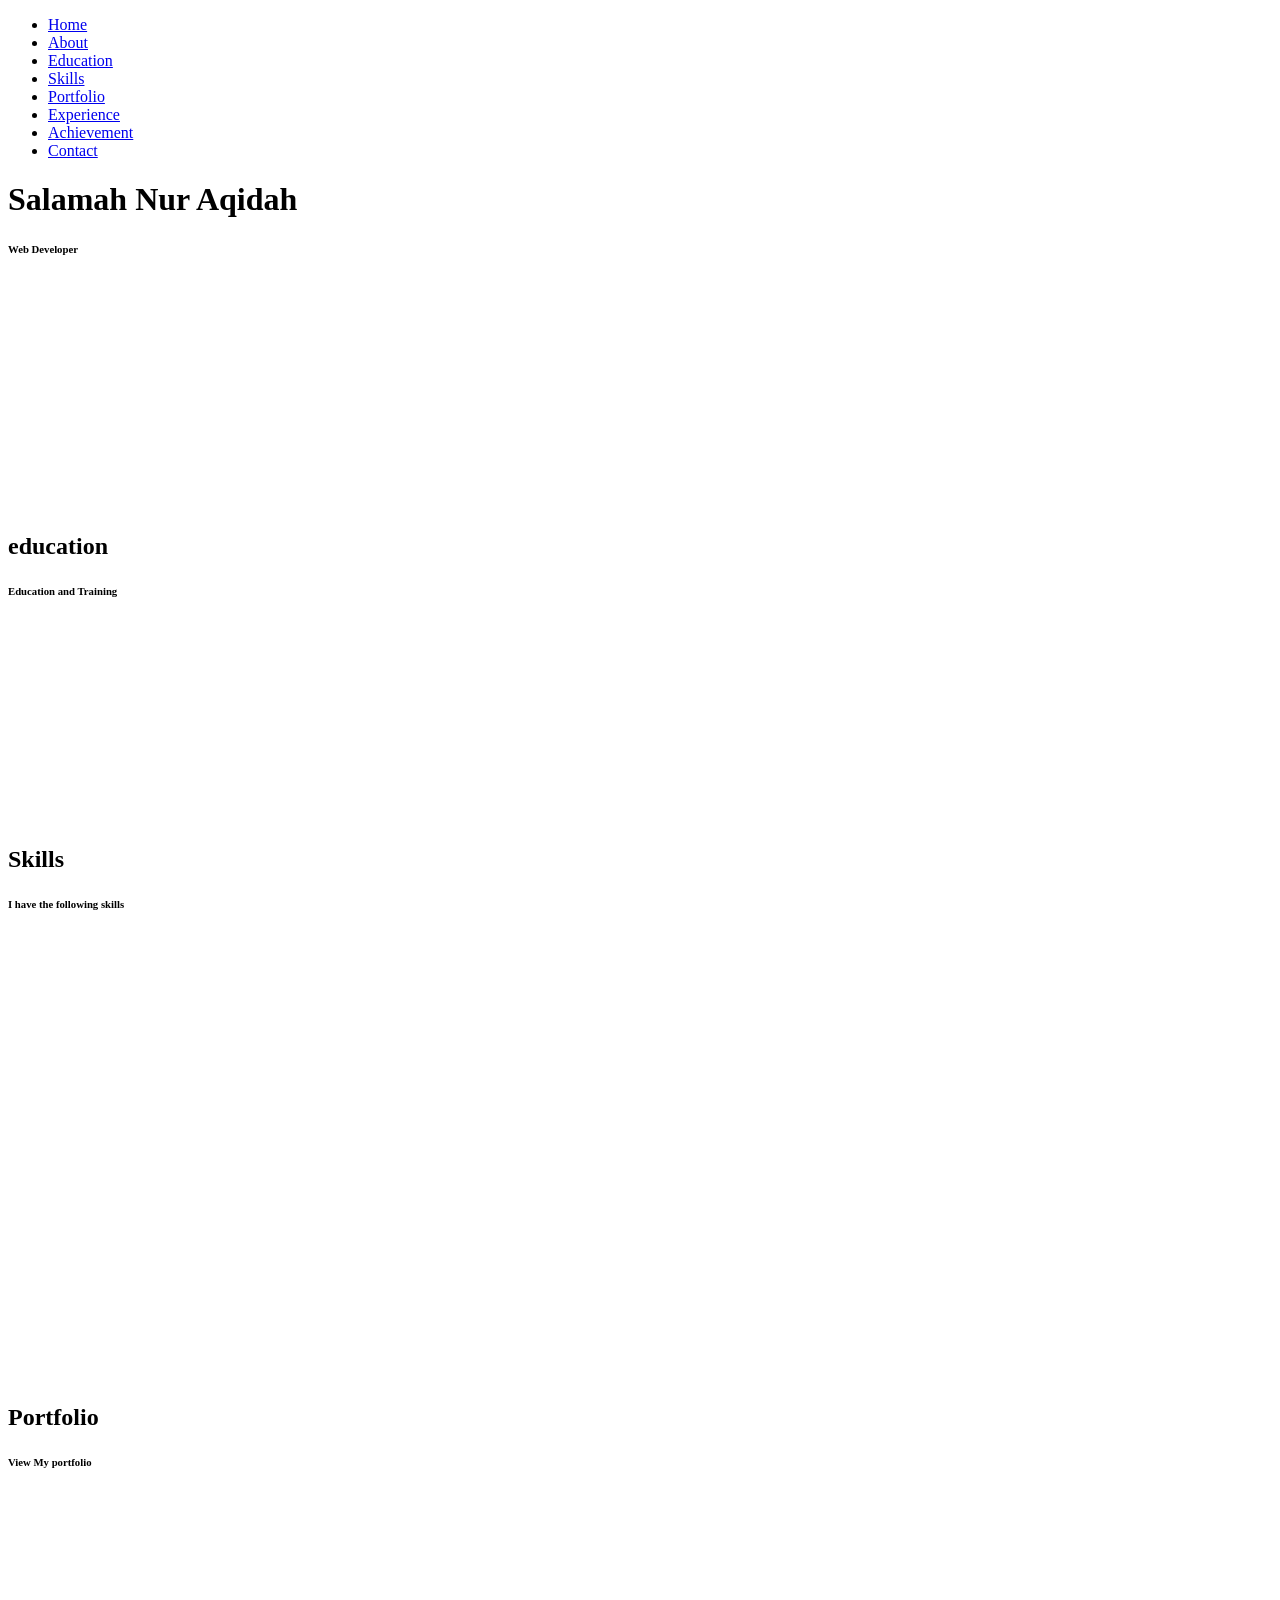
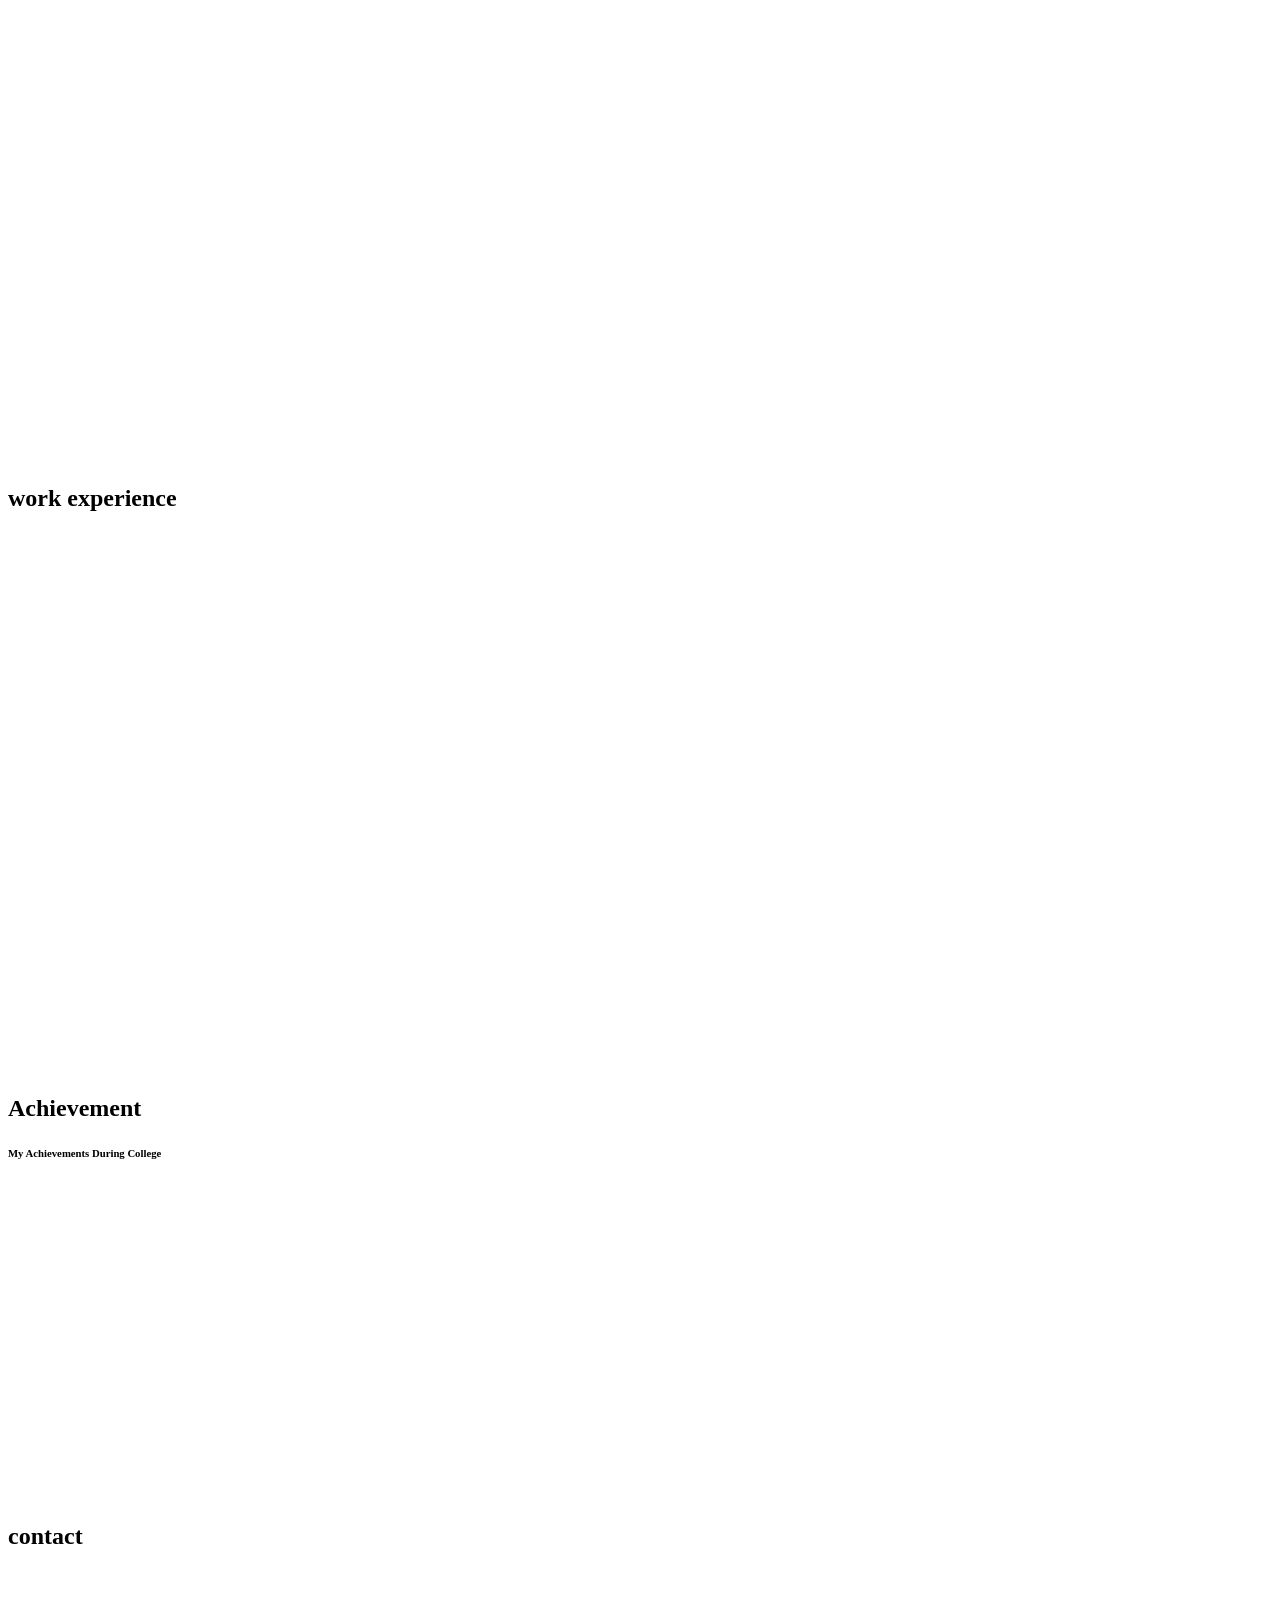
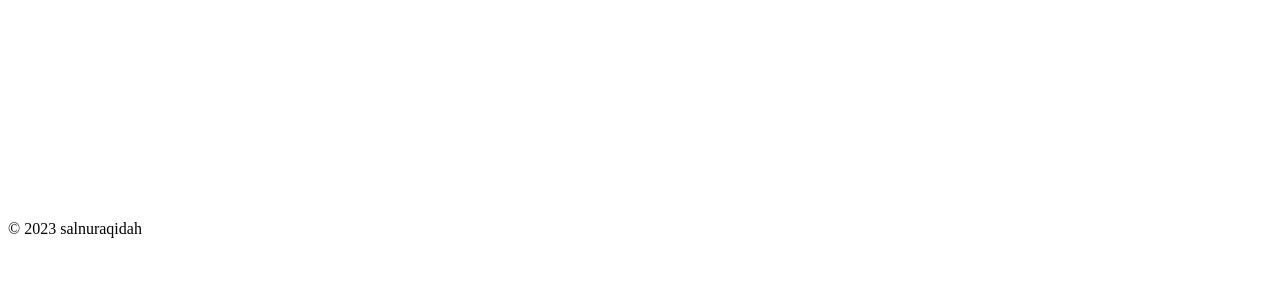
==== index.html @ c429ba7b "Update index.html" ====
<!DOCTYPE html>
<html lang="en">

<head>
    <meta charset="UTF-8">
    <meta name="viewport" content="width=device-width, initial-scale=1.0">
    <title>salnuraqidah</title>

    <link rel="icon" href="images/logo.png">
    <link rel="stylesheet" href="https://unpkg.com/aos@next/dist/aos.css" />
    <link rel="stylesheet" type="text/css" href="main.css">
    <link rel="stylesheet" type="text/css" href="fontawesome-free/css/all.min.css">
</head>

<body>
    <header>
        <div class="menu-toggler">
            <div class="bar half start"></div>
            <div class="bar"></div>
            <div class="bar half end"></div>
        </div>
        <nav class="top-nav">
            <ul class="nav-list">
                <li>
                    <a href="index.html" class="nav-link">Home</a>
                </li>
                <li>
                    <a href="#about" class="nav-link">About</a>
                </li>
                <li>
                    <a href="#education" class="nav-link">Education</a>
                </li>
                <li>
                    <a href="#skill" class="nav-link">Skills</a>
                </li>
                <li>
                    <a href="#portfolio" class="nav-link">Portfolio</a>
                </li>
                <li>
                    <a href="#experience" class="nav-link">Experience</a>
                </li>
                <li>
                    <a href="#achievement" class="nav-link">Achievement</a>
                </li>
                <li>
                    <a href="#contact" class="nav-link">Contact</a>
                </li>
            </ul>

        </nav>
        <div class="landing-text">
            <h1>Salamah Nur Aqidah</h1>
            <h6>Web Developer</h6>
        </div>
    </header>
    <section class="about" id="about">
        <div class="container">
            <div class="profile-img has-margin-right" data-aos="fade-right" data-aos-delay="200">
                <img class="myphoto" src="images/profile.png" alt="">
            </div>
            <div class="about-details" data-aos="fade-left" data-aos-delay="400">
                <div class="about-heading">
                    <h1>About</h1>
                    <h6>My self</h6>
                </div>
                <p>
                    Hello, my name is Salamah. I am a programmer who have professional experience working in Software Development companies and teaching coding. I have developed web-based applications with a focus on increasing business efficiency.
                </p>
                <div class="social-media">
                    <ul class="nav-list">
                        <li>
                            <a href="https://www.linkedin.com/in/salnuraqidah/" target="_blank" class="icon-link">
                                <i class="fab fa-linkedin"></i>
                            </a>
                        </li>
                        <li>
                            <a href="https://github.com/salnuraqidah" target="_blank" class="icon-link">
                                <i class="fab fa-github"></i>
                            </a>
                        </li>
                         <li>
                            <a href="https://www.youtube.com/salnuraqidah/" target="_blank" class="icon-link">
                                <i class="fab fa-youtube"></i>
                            </a>
                        </li>
                    </ul>
                </div>
            </div>
        </div>
    </section>
    <section class="experience" id="education">
        <div class="container">
            <div class="section-heading">
                <h1>education</h1>
                <h6>Education and Training</h6>
            </div>
            <div class="timeline" data-aos="fade-down" data-aos-delay="200">
                <ul>
                    <li class="date" date-date="2015 - 2019">
                        <h1>Yogyakarta State University</h1>
                        <p>
                            Bachelor of Science, Physics Major.
                            <br> Graduated with GPA 3.66
                            <br>The title of my thesis is Image Processing for Human Face Recognition using Principal
                            Component
                            Analysis and Euclidean Distance.
                        </p>
                    </li>
                    <li class="date" date-date="March - May 2020">
                        <h1>Web Development - Tech Muda Batch 4</h1>
                        <p>
                            Tech Muda is IT training program by Yayasan Plan International Indonesia (YPII) that
                            collaborate with NF Computer and Maxima Foundation to prepare trainer getting job in IT
                            field.
                            <br> During in training I learned developing web based application with html, css,
                            javascript,
                            bootstrap framework, mysql, php, and laravel framework.
                        </p>
                    </li>
                </ul>
            </div>
        </div>
    </section>

    <section class="service" id="skill">
        <div class="container">
            <div class="section-heading">
                <h1>Skills</h1>
                <h6>I have the following skills</h6>
            </div>
            <div class="my-skills">
                <div class="skill" data-aos="fade-in" data-aos-delay="200">
                    <div class="icon-container">
                        <i class="fab fa-html5"></i>
                    </div>
                    <h1>HTML CSS</h1>
                </div>
                <div class="skill" data-aos="fade-in" data-aos-delay="600">
                    <div class="icon-container">
                        <i class="fab fa-js"></i>
                    </div>
                    <h1>Javascript</h1>
                </div>
                <div class="skill" data-aos="fade-in" data-aos-delay="800">
                    <div class="icon-container">
                        <i class="fab fa-bootstrap"></i>
                    </div>
                    <h1>Bootstrap Framework</h1>
                </div>
                <div class="skill" data-aos="fade-in" data-aos-delay="1000">
                    <div class="icon-container">
                        <i class="fas fa-database"></i>
                    </div>
                    <h1>Mysql</h1>
                </div>
                <div class="skill" data-aos="fade-in" data-aos-delay="1200">
                    <div class="icon-container">
                        <i class="fab fa-php"></i>
                    </div>
                    <h1>PHP</h1>
                </div>
                <div class="skill" data-aos="fade-in" data-aos-delay="1400">
                    <div class="icon-container">
                        <i class="fab fa-git-alt"></i>
                    </div>
                    <h1>Git</h1>
                </div>
                <div class="skill" data-aos="fade-in" data-aos-delay="1400">
                    <div class="icon-container">
                        <i class="fab fa-laravel"></i>
                    </div>
                    <h1>laravel framework</h1>
                </div>
                <div class="skill" data-aos="fade-in" data-aos-delay="1600">
                    <div class="icon-container">
                        <i class="fas fa-robot"></i>
                    </div>
                    <h1>Machine Learning</h1>
                </div>
                <div class="skill" data-aos="fade-in" data-aos-delay="1600">
                    <div class="icon-container">
                        <i class="fas fa-python"></i>
                    </div>
                    <h1>Python</h1>
                </div>
                <div class="skill" data-aos="fade-in" data-aos-delay="1600">
                    <div class="icon-container">
                        <i class="fas fa-python"></i>
                    </div>
                    <h1>Web Scraping</h1>
                </div>
            </div>
        </div>
    </section>
    <section class="Portfolio" id="portfolio">
        <div class="container">
            <div class="section-heading">
                <h1>Portfolio</h1>
                <h6>View My portfolio</h6>
            </div>
            <div class="portfolio-item">
                <div class="portfolio-img has-margin-right" data-aos="fade-right" data-aos-delay="200">
                    <img src="images/portitem1.png" alt="">
                </div>
                <div class="portfolio-description" data-aos="fade-left" data-aos-delay="400">
                    <h1>Web development</h1>
                    <h6><b>Student Management System</b></h6>
                    <p>
                        Web application to input final score or student raport. It consists of data management from
                        students, teachers, subjects, and students score. It is equipped With
                        features of authentication user, authorization user, and validation form. It was developed using
                        bootstrap framework, mySql, dan laravel.
                    </p>
                    <a href="https://github.com/salnuraqidah/laravel-erapor" target="_blank" class="cta">Source Code</a>
                </div>
            </div>
            <div class="portfolio-item">
                <div class="portfolio-description has-margin-right" data-aos="fade-left" data-aos-delay="600">
                    <h1>Web development</h1>
                    <h6><b>Employee Management System</b></h6>
                    <p>
                        Web application to manage empolyee data from data of division, position, salary,
                        and training that will be participated by employee. It was developed using bootstrap framework,
                        mySql,
                        and php native oop mvc.
                    </p>
                    <a href="https://github.com/salnuraqidah/web-pegawai" target="_blank" class="cta">source code</a>
                </div>
                <div class="portfolio-img" data-aos="fade-right" data-aos-delay="800">
                    <img src="images/portitem2.png" alt="">
                </div>
            </div>
            <div class="portfolio-item">
                <div class="portfolio-img has-margin-right" data-aos="fade-right" data-aos-delay="1000">
                    <img src="images/portitem3.png" alt="">
                </div>
                <div class="portfolio-description" data-aos="fade-left" data-aos-delay="1200">
                    <h1>Web development</h1>
                    <h6><b>Library Management System</b></h6>
                    <p>
                        Web application to manage library data from data of authors, publishers, book
                        categories, members and book loans. It was developed using bootstrap framework, mySql, and
                        Laravel framework.
                    </p>
                    <a href="https://github.com/salnuraqidah/laravel-perpus" target="_blank" class="cta">source code</a>
                </div>
            </div>
        </div>
    </section>

    <section class="experience" id="experience">
        <div class="container">
            <div class="section-heading">
                <h1>work experience</h1>
            </div>
            <div class="timeline" data-aos="fade-down" data-aos-delay="200">
                <ul>
                    <li class="date" date-date="Jan - Feb 2018">
                        <h1>Internship at Pusat Teknologi Material</h1>
                        <p>Internship at Pusat Teknologi Material, BPPT, Puspitek Tangerang Area.
                            During the
                            internship I did research in sensor and instruments field and made Graphical User Interface
                            (GUI) to display data of result measurement into table and graphic in real-time using
                            C# and visual studio.
                        </p>
                    </li>
                    <li class="date" date-date="2017 - 2019">
                        <h1>Private Tutor</h1>
                        <p>
                            I have been tutoring in private for thematic , math and physics.
                        </p>
                    </li>
                    <li class="date" date-date="2020 - 2021">
                        <h1>Software Engineer at PT. Infokes Indonesia</h1>
                        <p>
                            Manage existing website applications, fix bugs, develop applications according to user needs (Application Updates), and test applications. In developing applications using the Laravel Framework and unit testing and functional tests using codeception.
                        </p>
                    </li>
                    <li class="date" date-date="Jan 2021 - Jul 2022">
                        <h1>Mentor at Indonesia AI</h1>
                        <p>
                            Teaching Intermediate Python for Artificial Intelligence. Discusses three libraries that are often used when implementing Machine Learning in Python, namely NumPy, Pandas, and Matplotlib. Total teaching 80 hours.
                        </p>
                    </li>
                     <li class="date" date-date="Aug 2021 - Oct 2022">
                        <h1>Web programmer at PT. Emco Digitalindo</h1>
                        <p>
                            menage website logistics management system.
                        </p>
                    </li>
                     <li class="date" date-date="Nov 2022 - present">
                        <h1>Tutor at Kodland</h1>
                        <p>
                           Tutor python for kids.
                        </p>
                    </li>
                </ul>
            </div>
        </div>
    </section>

    <section class="experience" id="achievement">
        <div class="container">
            <div class="section-heading">
                <h1>Achievement</h1>
                <h6>My Achievements During College</h6>
            </div>
            <div class="timeline" data-aos="fade-down" data-aos-delay="200">
                <ul>
                    <li class="date" date-date="2017">
                        <h1>Program Kreativitas Mahasiswa</h1>
                        <p>Awardee of research grant on Program Kreativitas Mahasiswa in terms Karsa Cipta by
                            Kemenristekdikti.
                        </p>
                    </li>
                    <li class="date" date-date="2017">
                        <h1>Student Union Grant</h1>
                        <p>
                            Awardee of research grant on
                            Student Union Grant
                            by Yogyakarta State University.
                        </p>
                    </li>
                    <li class="date" date-date="2017">
                        <h1>Scientific Papers</h1>
                        <p>
                            Finalist of scientific paper competition by Yogyakarta State University physics departement.
                        </p>
                    </li>
                    <li class="date" date-date="2017">
                        <h1>ONMIPA-PT </h1>
                        <p>
                            Participant of National Math and Natural Science Olympics for College (ONMIPA-PT) in
                            regional level in physics field by Kemenristekdikti.
                        </p>
                    </li>
                </ul>
            </div>
        </div>
    </section>

    <section class="contact" id="contact">
        <div class="container">
            <div class="section-heading">
                <h1>contact</h1>
            </div>
            <div class="timeline" data-aos="fade-up" data-aos-delay="200">
                <ul>

                    <h1>Phone Number </h1>
                    <p>
                        +62 851 xxxx xxxx
                    </p>

                    <h1>Email</h1>
                    <p>
                        salnuraqidah@gmail.com
                    </p>

                    <h1>Address</h1>
                    <p>
                        Bekasi
                    </p>

                </ul>
            </div>
        </div>
    </section>


    <section>
        <footer class="copyright">
            <div class="up" id="up">
                <i class="fas fa-chevron-up"></i>
            </div>
            &copy; 2023 salnuraqidah
        </footer>

    </section>

    <script src="https://ajax.googleapis.com/ajax/libs/jquery/3.3.1/jquery.min.js"></script>
    <script src="https://unpkg.com/aos@next/dist/aos.js"></script>
    <script src="main.js"></script>
</body>

</html>
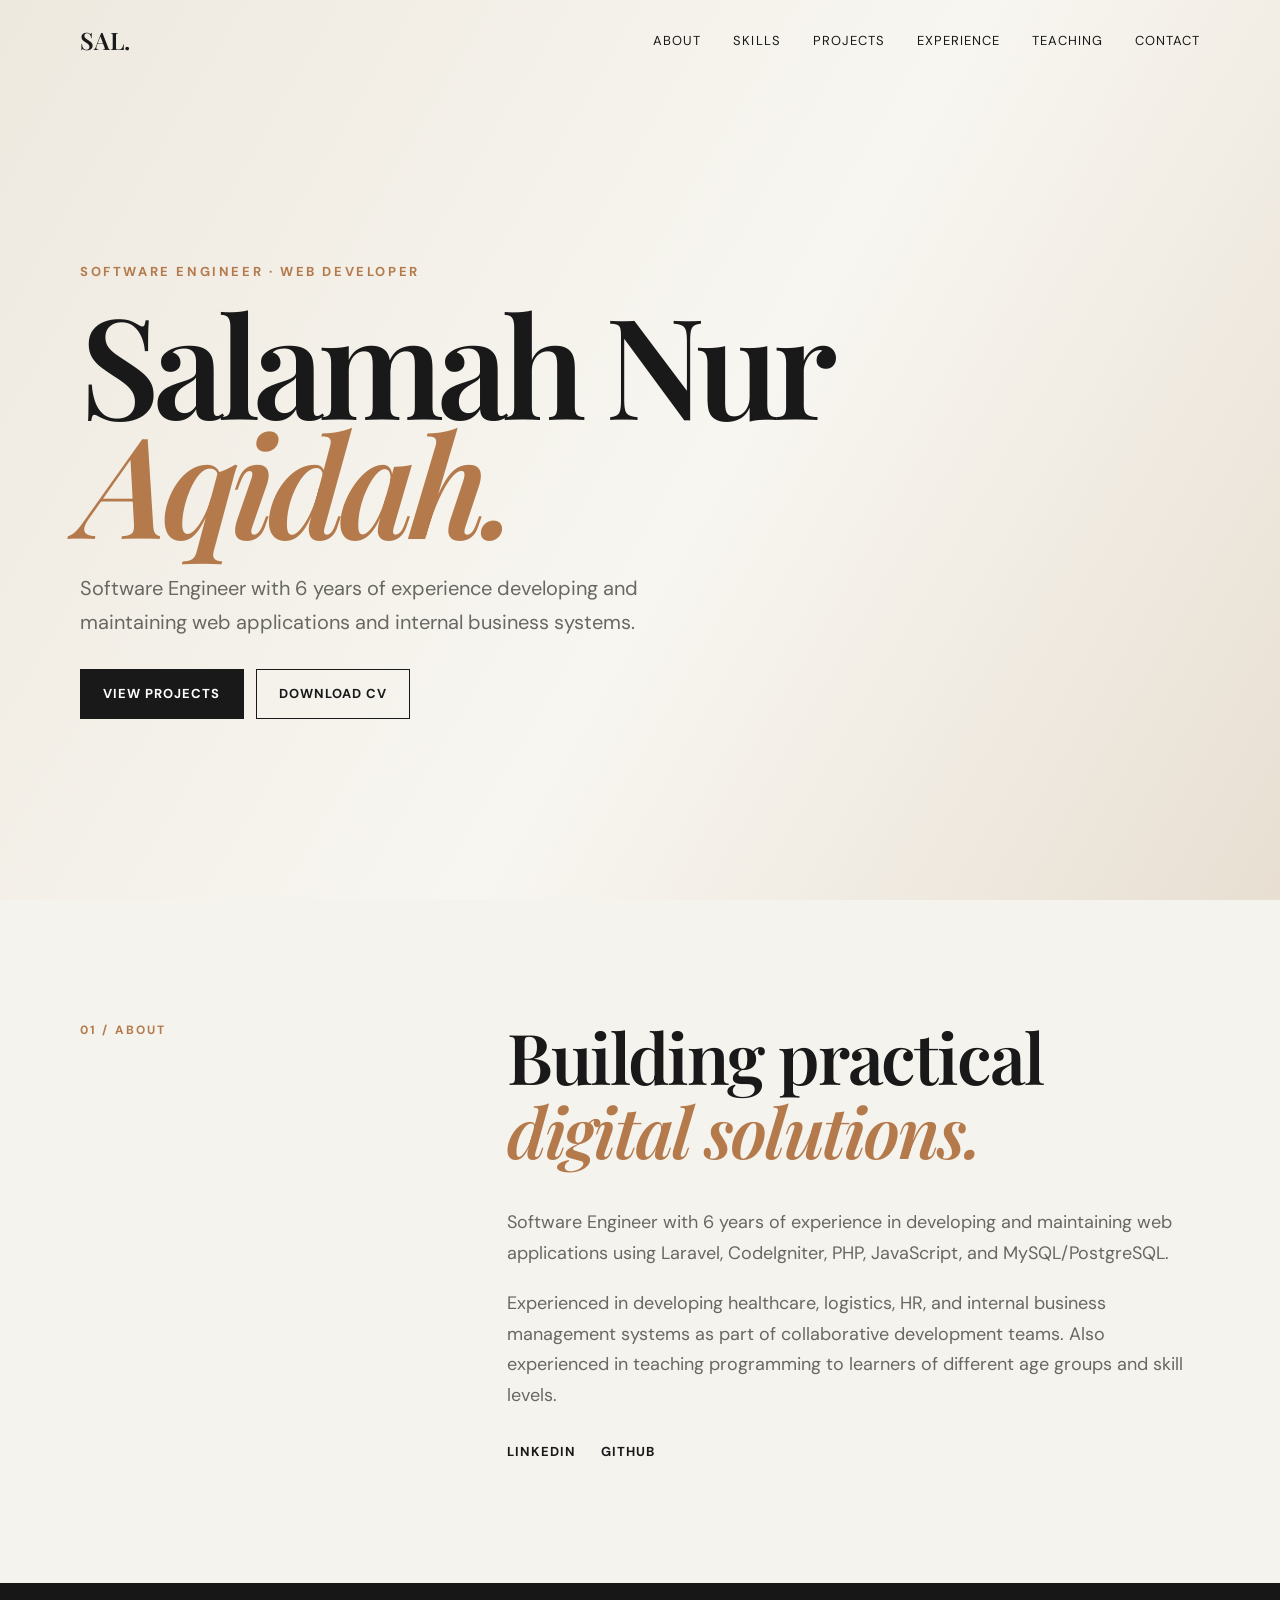
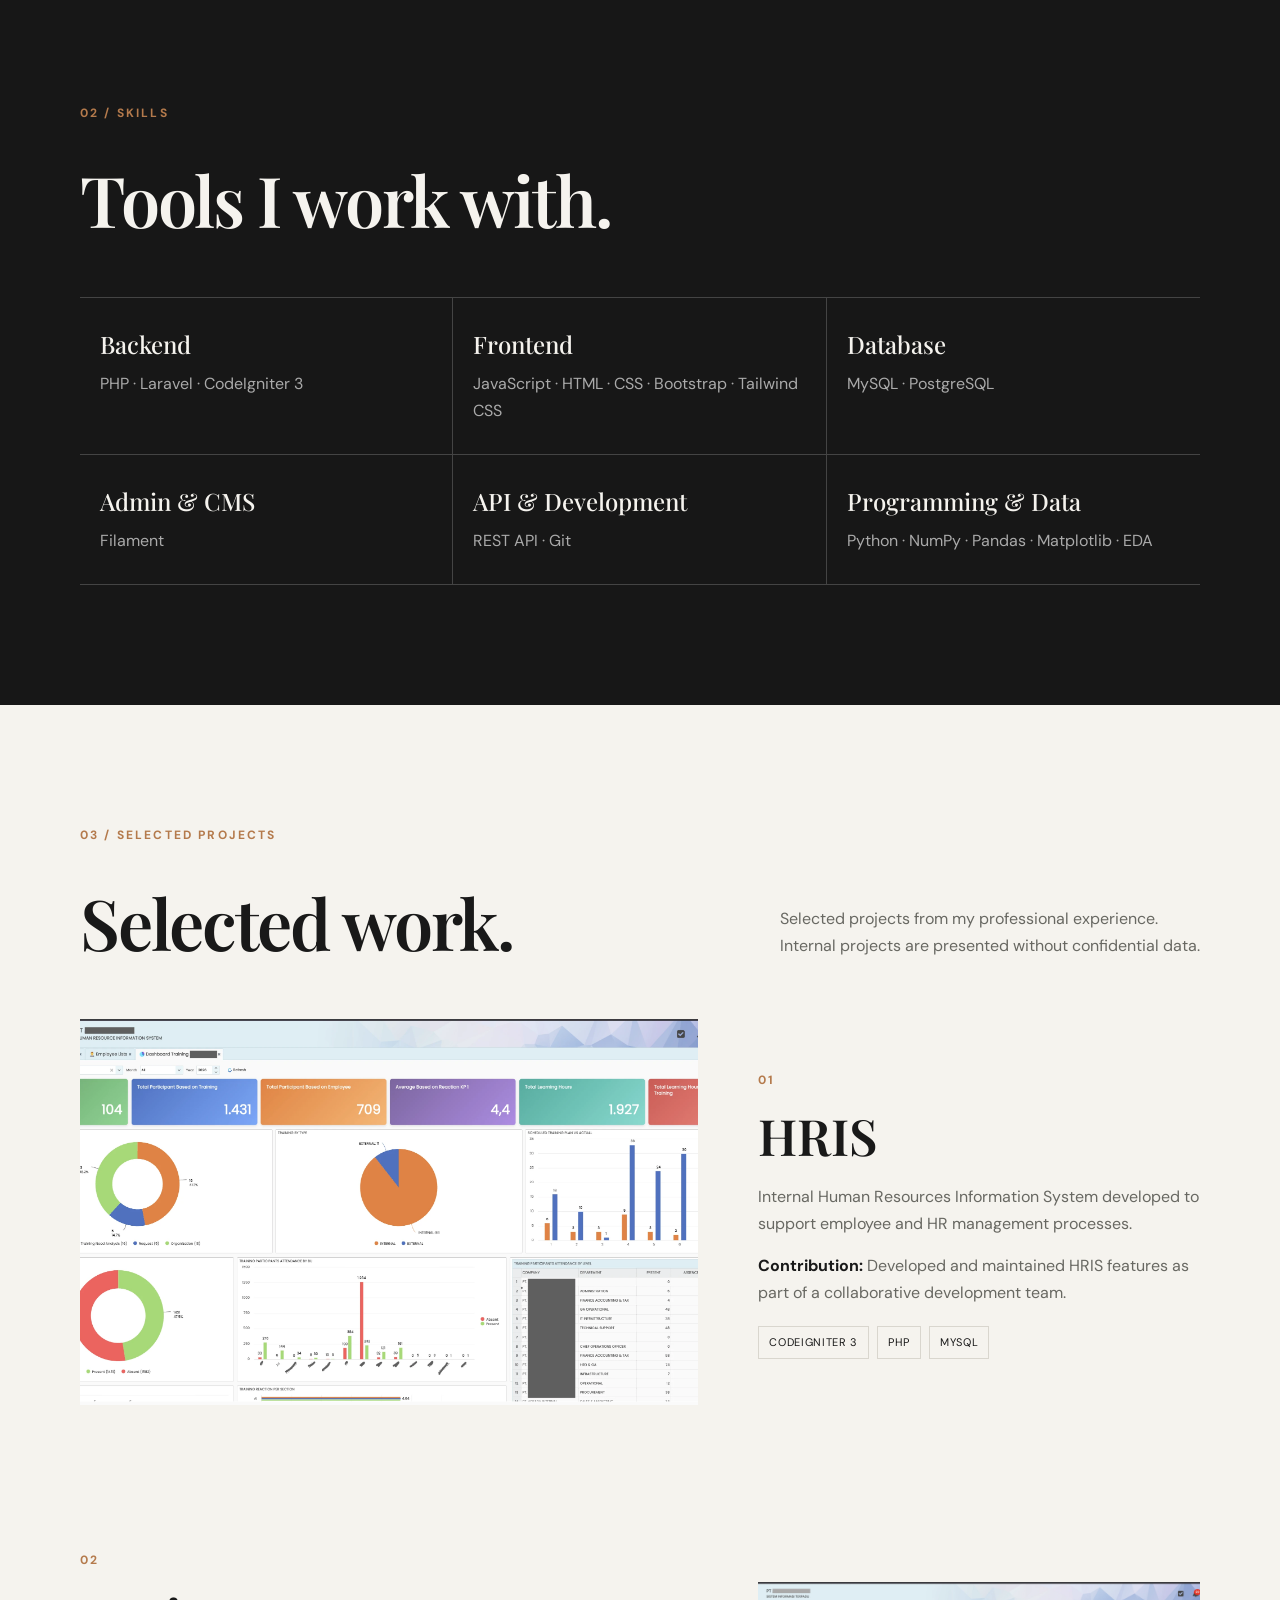
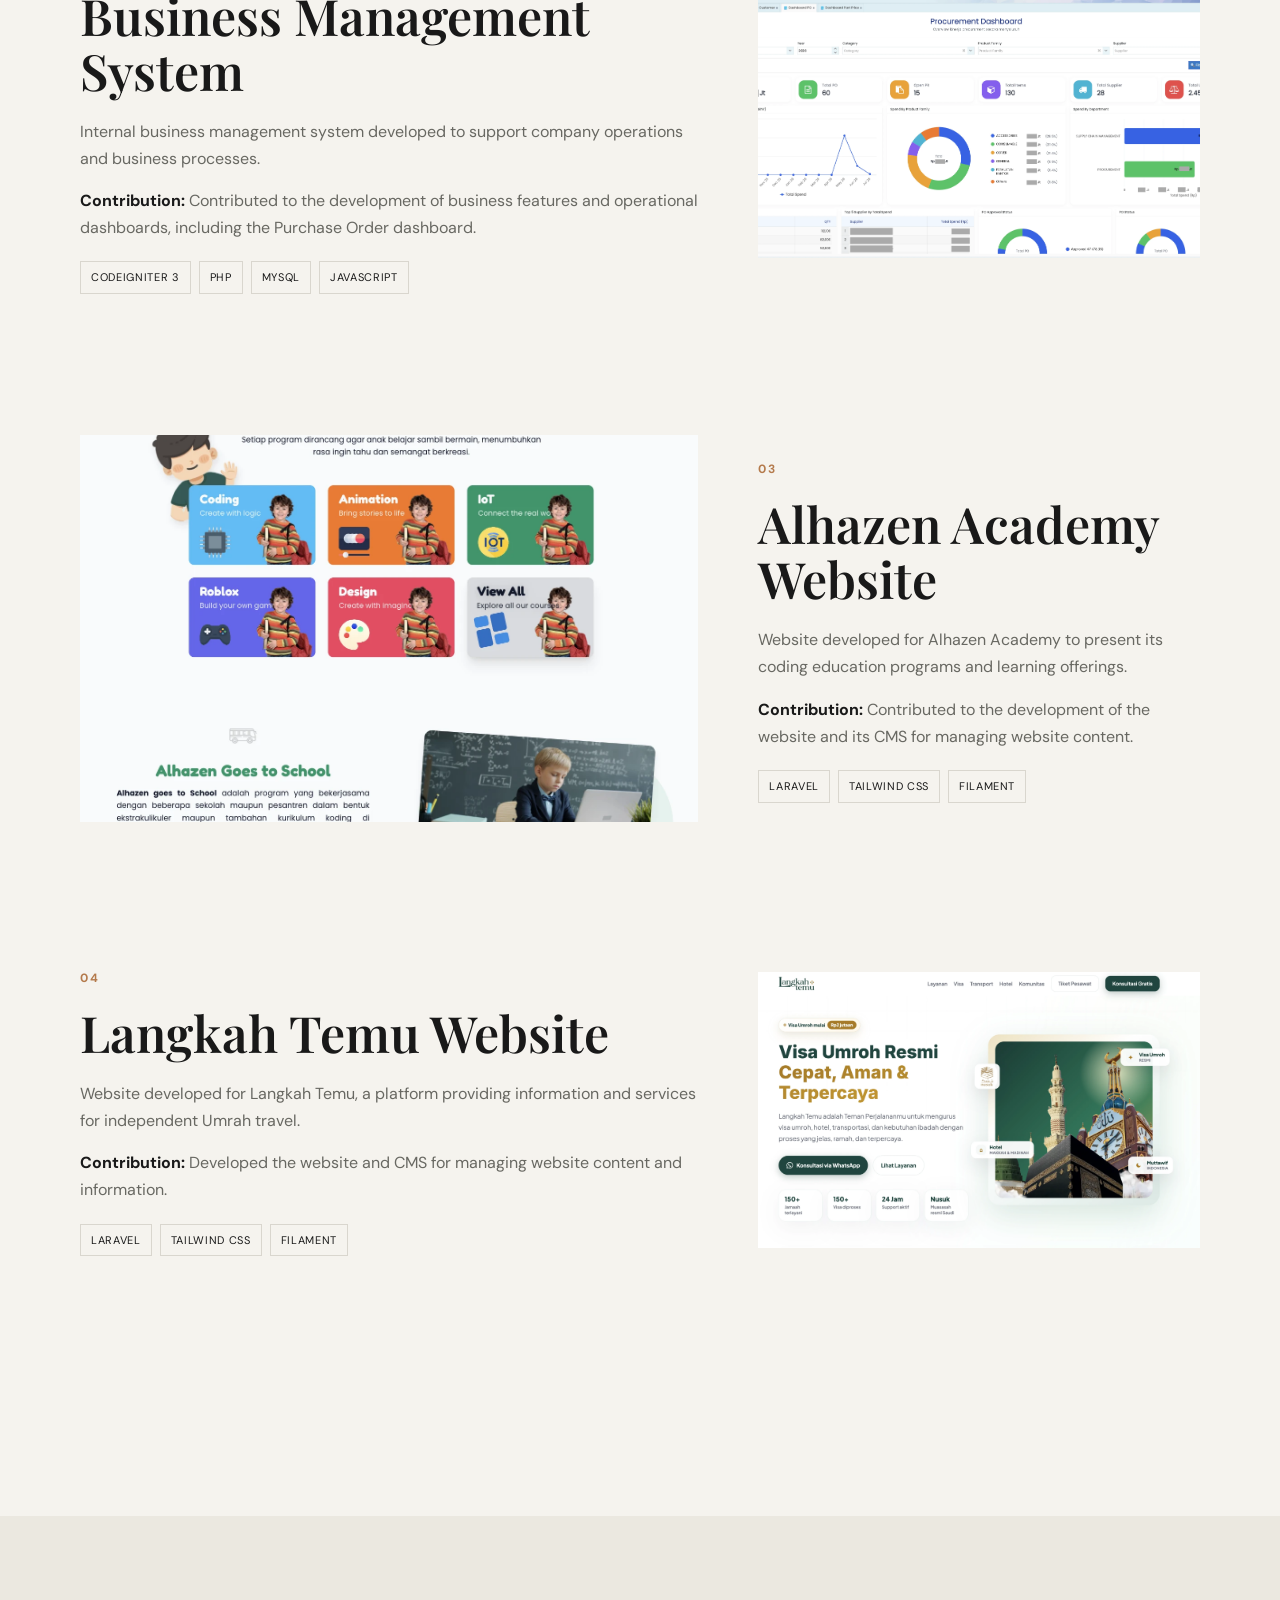
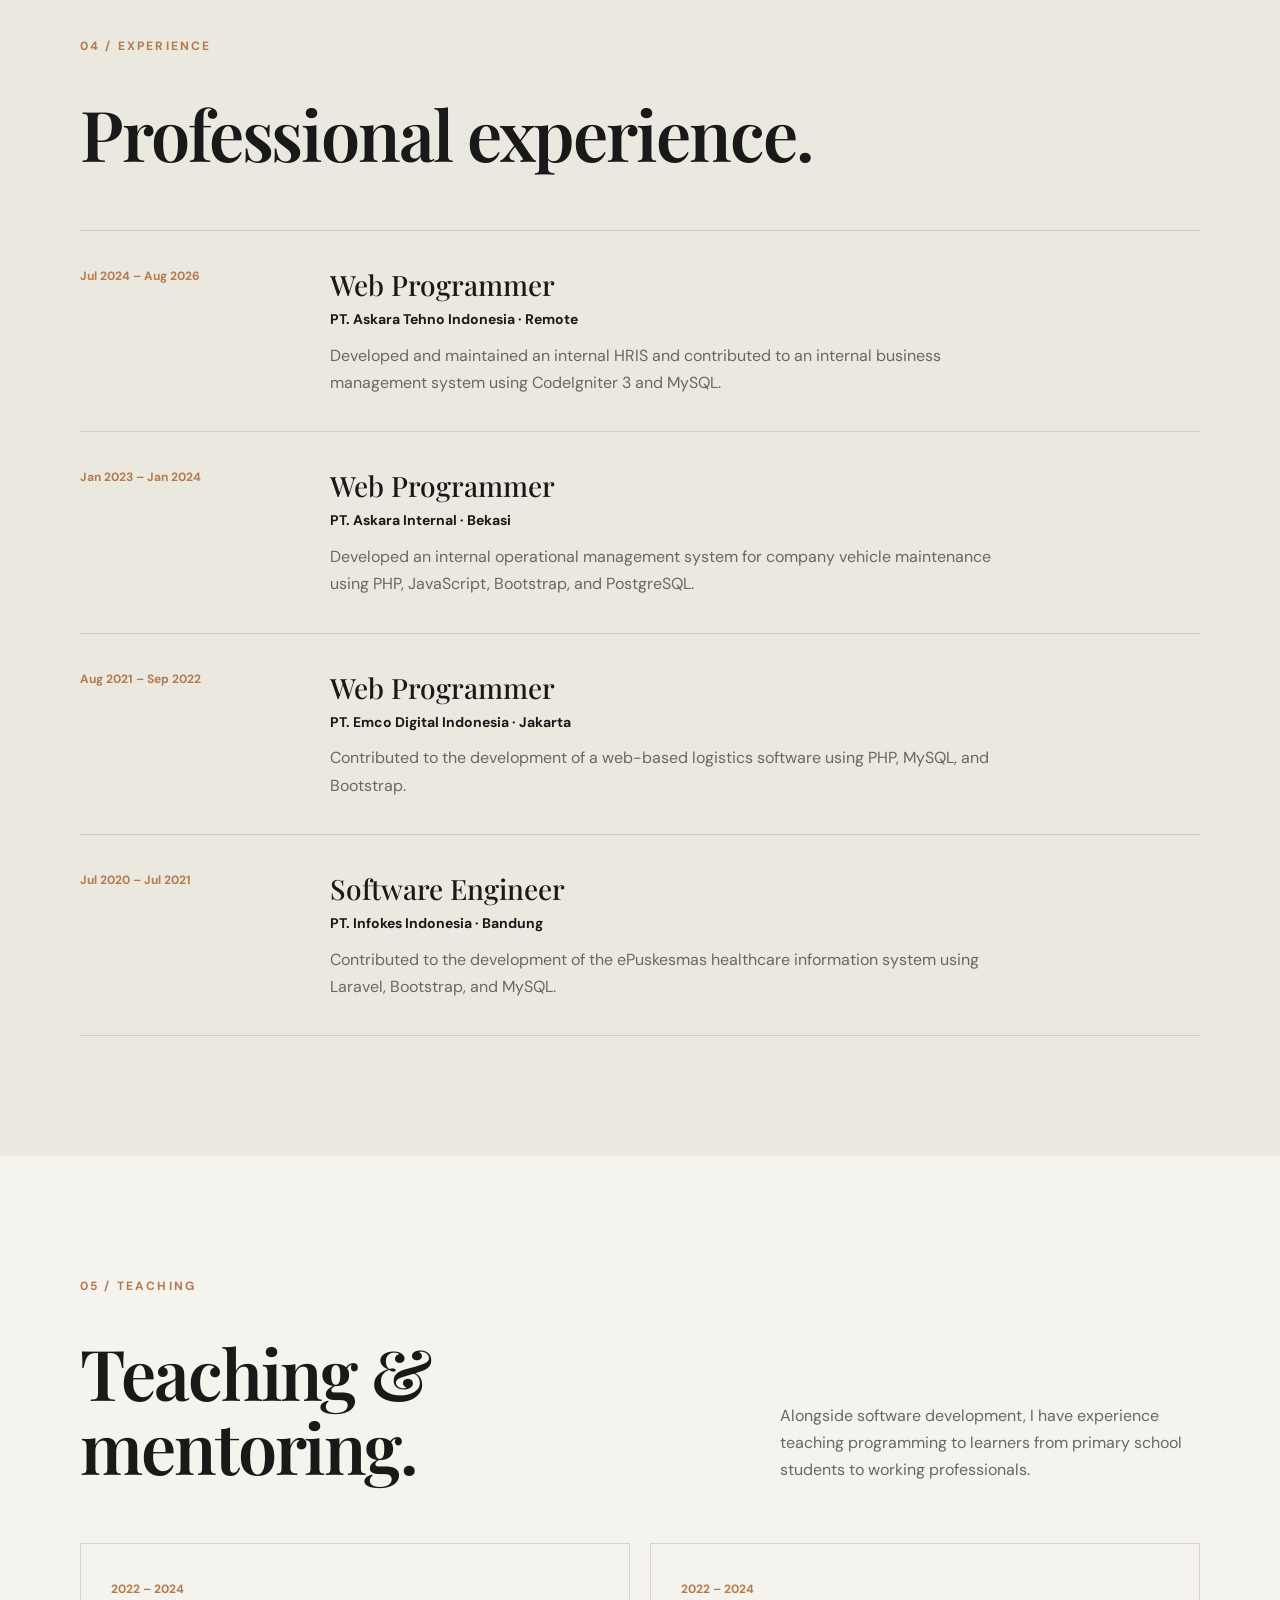
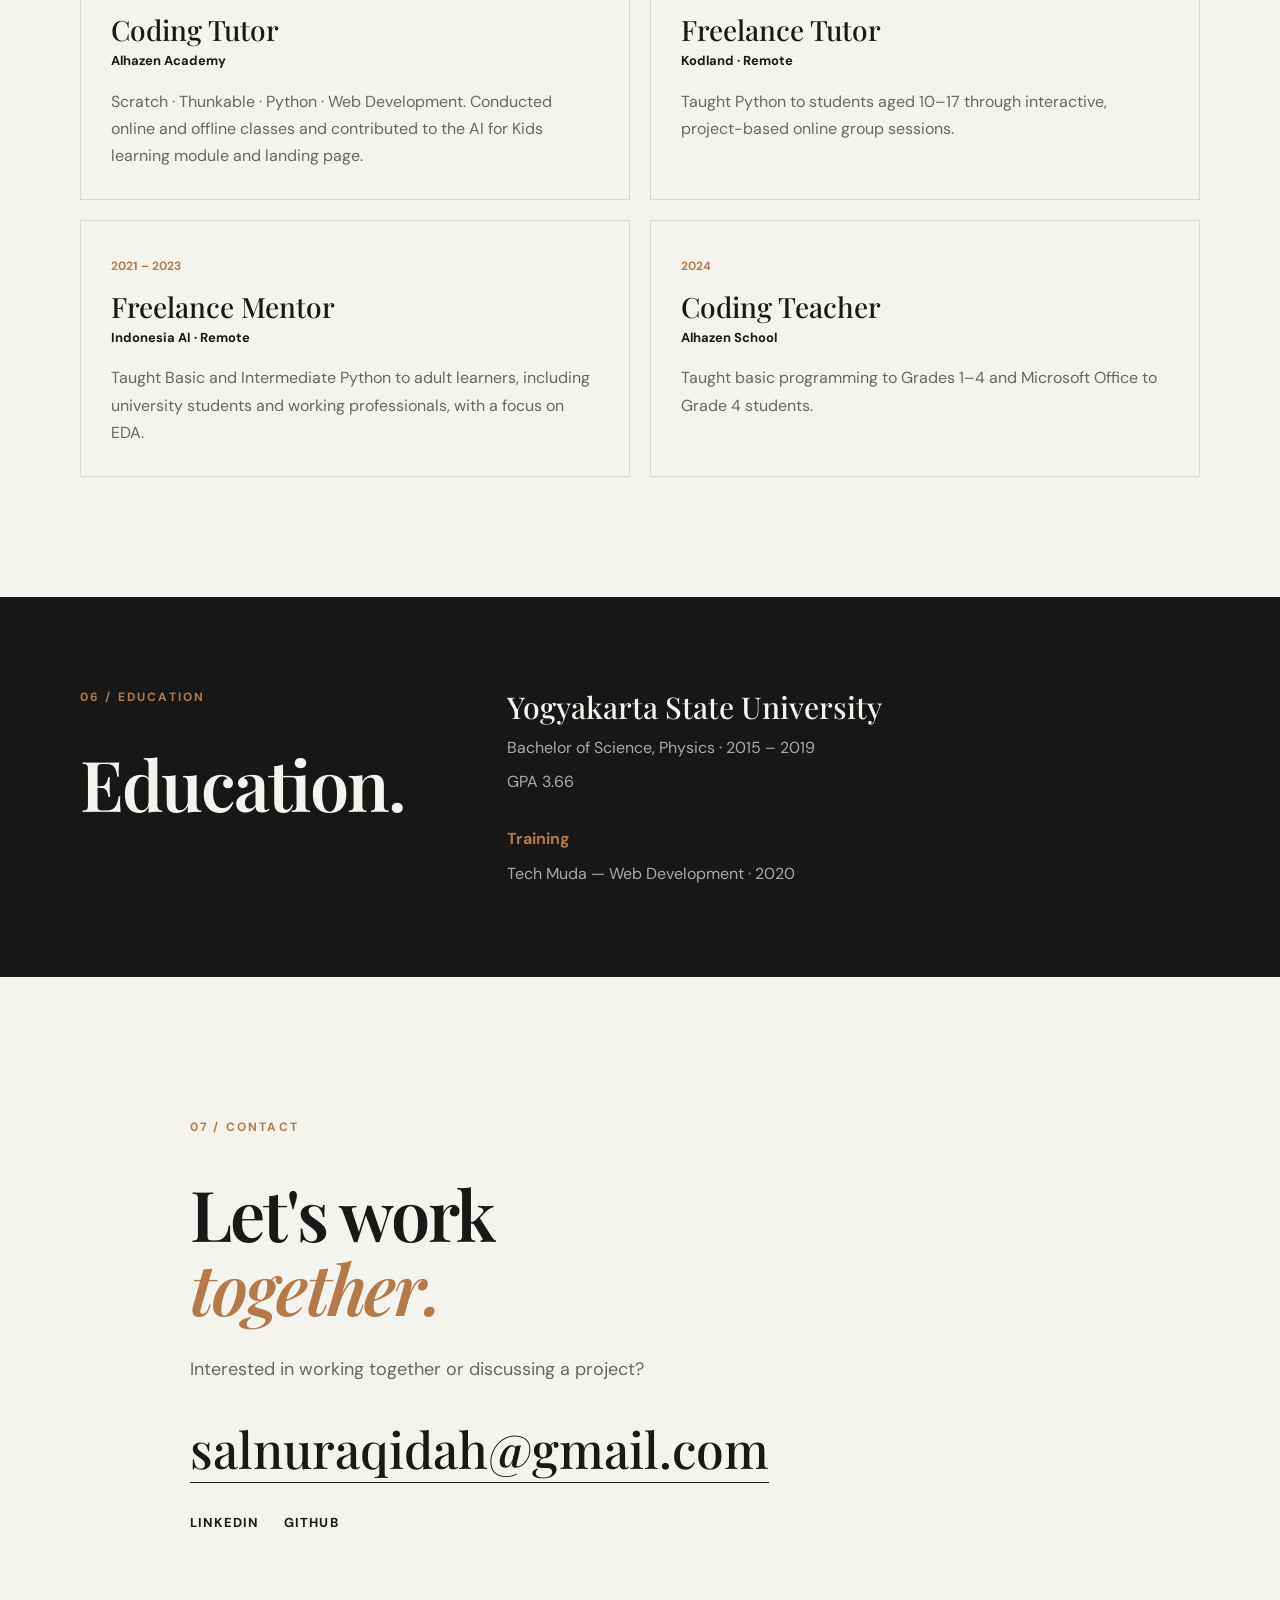
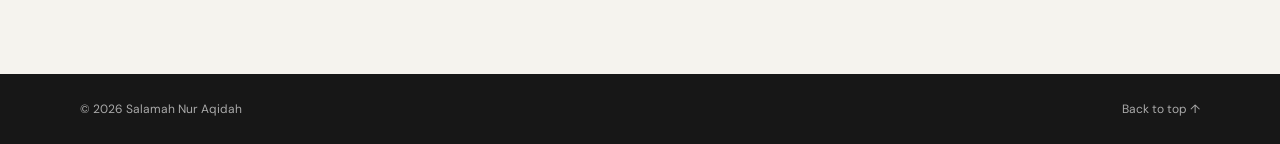
==== commit b2aa1749: "update porto" ====
--- a/index.html
+++ b/index.html
@@ -2,385 +2,330 @@
 <html lang="en">
 
 <head>
-    <meta charset="UTF-8">
-    <meta name="viewport" content="width=device-width, initial-scale=1.0">
-    <title>salnuraqidah</title>
-
-    <link rel="icon" href="images/logo.png">
-    <link rel="stylesheet" href="https://unpkg.com/aos@next/dist/aos.css" />
-    <link rel="stylesheet" type="text/css" href="main.css">
-    <link rel="stylesheet" type="text/css" href="fontawesome-free/css/all.min.css">
+  <meta charset="UTF-8">
+  <meta name="viewport" content="width=device-width, initial-scale=1.0">
+  <title>Salamah Nur Aqidah | Software Engineer</title>
+  <link rel="icon" href="images/logo.png">
+  <link rel="stylesheet" href="main.css">
+  <link rel="stylesheet" href="fontawesome-free/css/all.min.css">
 </head>
 
 <body>
-    <header>
-        <div class="menu-toggler">
-            <div class="bar half start"></div>
-            <div class="bar"></div>
-            <div class="bar half end"></div>
-        </div>
-        <nav class="top-nav">
-            <ul class="nav-list">
-                <li>
-                    <a href="index.html" class="nav-link">Home</a>
-                </li>
-                <li>
-                    <a href="#about" class="nav-link">About</a>
-                </li>
-                <li>
-                    <a href="#education" class="nav-link">Education</a>
-                </li>
-                <li>
-                    <a href="#skill" class="nav-link">Skills</a>
-                </li>
-                <li>
-                    <a href="#portfolio" class="nav-link">Portfolio</a>
-                </li>
-                <li>
-                    <a href="#experience" class="nav-link">Experience</a>
-                </li>
-                <li>
-                    <a href="#achievement" class="nav-link">Achievement</a>
-                </li>
-                <li>
-                    <a href="#contact" class="nav-link">Contact</a>
-                </li>
-            </ul>
-
-        </nav>
-        <div class="landing-text">
-            <h1>Salamah Nur Aqidah</h1>
-            <h6>Web Developer</h6>
-        </div>
-    </header>
-    <section class="about" id="about">
-        <div class="container">
-            <div class="profile-img has-margin-right" data-aos="fade-right" data-aos-delay="200">
-                <img class="myphoto" src="images/profile.png" alt="">
-            </div>
-            <div class="about-details" data-aos="fade-left" data-aos-delay="400">
-                <div class="about-heading">
-                    <h1>About</h1>
-                    <h6>My self</h6>
-                </div>
-                <p>
-                    Hello, my name is Salamah. I am a programmer who have professional experience working in Software Development companies and teaching coding. I have developed web-based applications with a focus on increasing business efficiency.
-                </p>
-                <div class="social-media">
-                    <ul class="nav-list">
-                        <li>
-                            <a href="https://www.linkedin.com/in/salnuraqidah/" target="_blank" class="icon-link">
-                                <i class="fab fa-linkedin"></i>
-                            </a>
-                        </li>
-                        <li>
-                            <a href="https://github.com/salnuraqidah" target="_blank" class="icon-link">
-                                <i class="fab fa-github"></i>
-                            </a>
-                        </li>
-                         <li>
-                            <a href="https://www.youtube.com/salnuraqidah/" target="_blank" class="icon-link">
-                                <i class="fab fa-youtube"></i>
-                            </a>
-                        </li>
-                    </ul>
-                </div>
-            </div>
-        </div>
-    </section>
-    <section class="experience" id="education">
-        <div class="container">
-            <div class="section-heading">
-                <h1>education</h1>
-                <h6>Education and Training</h6>
-            </div>
-            <div class="timeline" data-aos="fade-down" data-aos-delay="200">
-                <ul>
-                    <li class="date" date-date="2015 - 2019">
-                        <h1>Yogyakarta State University</h1>
-                        <p>
-                            Bachelor of Science, Physics Major.
-                            <br> Graduated with GPA 3.66
-                            <br>The title of my thesis is Image Processing for Human Face Recognition using Principal
-                            Component
-                            Analysis and Euclidean Distance.
-                        </p>
-                    </li>
-                    <li class="date" date-date="March - May 2020">
-                        <h1>Web Development - Tech Muda Batch 4</h1>
-                        <p>
-                            Tech Muda is IT training program by Yayasan Plan International Indonesia (YPII) that
-                            collaborate with NF Computer and Maxima Foundation to prepare trainer getting job in IT
-                            field.
-                            <br> During in training I learned developing web based application with html, css,
-                            javascript,
-                            bootstrap framework, mysql, php, and laravel framework.
-                        </p>
-                    </li>
-                </ul>
-            </div>
-        </div>
-    </section>
-
-    <section class="service" id="skill">
-        <div class="container">
-            <div class="section-heading">
-                <h1>Skills</h1>
-                <h6>I have the following skills</h6>
-            </div>
-            <div class="my-skills">
-                <div class="skill" data-aos="fade-in" data-aos-delay="200">
-                    <div class="icon-container">
-                        <i class="fab fa-html5"></i>
-                    </div>
-                    <h1>HTML CSS</h1>
-                </div>
-                <div class="skill" data-aos="fade-in" data-aos-delay="600">
-                    <div class="icon-container">
-                        <i class="fab fa-js"></i>
-                    </div>
-                    <h1>Javascript</h1>
-                </div>
-                <div class="skill" data-aos="fade-in" data-aos-delay="800">
-                    <div class="icon-container">
-                        <i class="fab fa-bootstrap"></i>
-                    </div>
-                    <h1>Bootstrap Framework</h1>
-                </div>
-                <div class="skill" data-aos="fade-in" data-aos-delay="1000">
-                    <div class="icon-container">
-                        <i class="fas fa-database"></i>
-                    </div>
-                    <h1>Mysql</h1>
-                </div>
-                <div class="skill" data-aos="fade-in" data-aos-delay="1200">
-                    <div class="icon-container">
-                        <i class="fab fa-php"></i>
-                    </div>
-                    <h1>PHP</h1>
-                </div>
-                <div class="skill" data-aos="fade-in" data-aos-delay="1400">
-                    <div class="icon-container">
-                        <i class="fab fa-git-alt"></i>
-                    </div>
-                    <h1>Git</h1>
-                </div>
-                <div class="skill" data-aos="fade-in" data-aos-delay="1400">
-                    <div class="icon-container">
-                        <i class="fab fa-laravel"></i>
-                    </div>
-                    <h1>laravel framework</h1>
-                </div>
-                <div class="skill" data-aos="fade-in" data-aos-delay="1600">
-                    <div class="icon-container">
-                        <i class="fas fa-robot"></i>
-                    </div>
-                    <h1>Machine Learning</h1>
-                </div>
-                <div class="skill" data-aos="fade-in" data-aos-delay="1600">
-                    <div class="icon-container">
-                        <i class="fas fa-python"></i>
-                    </div>
-                    <h1>Python</h1>
-                </div>
-                <div class="skill" data-aos="fade-in" data-aos-delay="1600">
-                    <div class="icon-container">
-                        <i class="fas fa-python"></i>
-                    </div>
-                    <h1>Web Scraping</h1>
-                </div>
-            </div>
-        </div>
-    </section>
-    <section class="Portfolio" id="portfolio">
-        <div class="container">
-            <div class="section-heading">
-                <h1>Portfolio</h1>
-                <h6>View My portfolio</h6>
-            </div>
-            <div class="portfolio-item">
-                <div class="portfolio-img has-margin-right" data-aos="fade-right" data-aos-delay="200">
-                    <img src="images/portitem1.png" alt="">
-                </div>
-                <div class="portfolio-description" data-aos="fade-left" data-aos-delay="400">
-                    <h1>Web development</h1>
-                    <h6><b>Student Management System</b></h6>
-                    <p>
-                        Web application to input final score or student raport. It consists of data management from
-                        students, teachers, subjects, and students score. It is equipped With
-                        features of authentication user, authorization user, and validation form. It was developed using
-                        bootstrap framework, mySql, dan laravel.
-                    </p>
-                    <a href="https://github.com/salnuraqidah/laravel-erapor" target="_blank" class="cta">Source Code</a>
-                </div>
-            </div>
-            <div class="portfolio-item">
-                <div class="portfolio-description has-margin-right" data-aos="fade-left" data-aos-delay="600">
-                    <h1>Web development</h1>
-                    <h6><b>Employee Management System</b></h6>
-                    <p>
-                        Web application to manage empolyee data from data of division, position, salary,
-                        and training that will be participated by employee. It was developed using bootstrap framework,
-                        mySql,
-                        and php native oop mvc.
-                    </p>
-                    <a href="https://github.com/salnuraqidah/web-pegawai" target="_blank" class="cta">source code</a>
-                </div>
-                <div class="portfolio-img" data-aos="fade-right" data-aos-delay="800">
-                    <img src="images/portitem2.png" alt="">
-                </div>
-            </div>
-            <div class="portfolio-item">
-                <div class="portfolio-img has-margin-right" data-aos="fade-right" data-aos-delay="1000">
-                    <img src="images/portitem3.png" alt="">
-                </div>
-                <div class="portfolio-description" data-aos="fade-left" data-aos-delay="1200">
-                    <h1>Web development</h1>
-                    <h6><b>Library Management System</b></h6>
-                    <p>
-                        Web application to manage library data from data of authors, publishers, book
-                        categories, members and book loans. It was developed using bootstrap framework, mySql, and
-                        Laravel framework.
-                    </p>
-                    <a href="https://github.com/salnuraqidah/laravel-perpus" target="_blank" class="cta">source code</a>
-                </div>
-            </div>
-        </div>
-    </section>
-
-    <section class="experience" id="experience">
-        <div class="container">
-            <div class="section-heading">
-                <h1>work experience</h1>
-            </div>
-            <div class="timeline" data-aos="fade-down" data-aos-delay="200">
-                <ul>
-                    <li class="date" date-date="Jan - Feb 2018">
-                        <h1>Internship at Pusat Teknologi Material</h1>
-                        <p>Internship at Pusat Teknologi Material, BPPT, Puspitek Tangerang Area.
-                            During the
-                            internship I did research in sensor and instruments field and made Graphical User Interface
-                            (GUI) to display data of result measurement into table and graphic in real-time using
-                            C# and visual studio.
-                        </p>
-                    </li>
-                    <li class="date" date-date="2017 - 2019">
-                        <h1>Private Tutor</h1>
-                        <p>
-                            I have been tutoring in private for thematic , math and physics.
-                        </p>
-                    </li>
-                    <li class="date" date-date="2020 - 2021">
-                        <h1>Software Engineer at PT. Infokes Indonesia</h1>
-                        <p>
-                            Manage existing website applications, fix bugs, develop applications according to user needs (Application Updates), and test applications. In developing applications using the Laravel Framework and unit testing and functional tests using codeception.
-                        </p>
-                    </li>
-                    <li class="date" date-date="Jan 2021 - Jul 2022">
-                        <h1>Mentor at Indonesia AI</h1>
-                        <p>
-                            Teaching Intermediate Python for Artificial Intelligence. Discusses three libraries that are often used when implementing Machine Learning in Python, namely NumPy, Pandas, and Matplotlib. Total teaching 80 hours.
-                        </p>
-                    </li>
-                     <li class="date" date-date="Aug 2021 - Oct 2022">
-                        <h1>Web programmer at PT. Emco Digitalindo</h1>
-                        <p>
-                            menage website logistics management system.
-                        </p>
-                    </li>
-                     <li class="date" date-date="Nov 2022 - present">
-                        <h1>Tutor at Kodland</h1>
-                        <p>
-                           Tutor python for kids.
-                        </p>
-                    </li>
-                </ul>
-            </div>
-        </div>
-    </section>
-
-    <section class="experience" id="achievement">
-        <div class="container">
-            <div class="section-heading">
-                <h1>Achievement</h1>
-                <h6>My Achievements During College</h6>
-            </div>
-            <div class="timeline" data-aos="fade-down" data-aos-delay="200">
-                <ul>
-                    <li class="date" date-date="2017">
-                        <h1>Program Kreativitas Mahasiswa</h1>
-                        <p>Awardee of research grant on Program Kreativitas Mahasiswa in terms Karsa Cipta by
-                            Kemenristekdikti.
-                        </p>
-                    </li>
-                    <li class="date" date-date="2017">
-                        <h1>Student Union Grant</h1>
-                        <p>
-                            Awardee of research grant on
-                            Student Union Grant
-                            by Yogyakarta State University.
-                        </p>
-                    </li>
-                    <li class="date" date-date="2017">
-                        <h1>Scientific Papers</h1>
-                        <p>
-                            Finalist of scientific paper competition by Yogyakarta State University physics departement.
-                        </p>
-                    </li>
-                    <li class="date" date-date="2017">
-                        <h1>ONMIPA-PT </h1>
-                        <p>
-                            Participant of National Math and Natural Science Olympics for College (ONMIPA-PT) in
-                            regional level in physics field by Kemenristekdikti.
-                        </p>
-                    </li>
-                </ul>
-            </div>
-        </div>
-    </section>
-
-    <section class="contact" id="contact">
-        <div class="container">
-            <div class="section-heading">
-                <h1>contact</h1>
-            </div>
-            <div class="timeline" data-aos="fade-up" data-aos-delay="200">
-                <ul>
-
-                    <h1>Phone Number </h1>
-                    <p>
-                        +62 851 xxxx xxxx
-                    </p>
-
-                    <h1>Email</h1>
-                    <p>
-                        salnuraqidah@gmail.com
-                    </p>
-
-                    <h1>Address</h1>
-                    <p>
-                        Bekasi
-                    </p>
-
-                </ul>
-            </div>
-        </div>
-    </section>
-
-
-    <section>
-        <footer class="copyright">
-            <div class="up" id="up">
-                <i class="fas fa-chevron-up"></i>
-            </div>
-            &copy; 2023 salnuraqidah
-        </footer>
-
-    </section>
-
-    <script src="https://ajax.googleapis.com/ajax/libs/jquery/3.3.1/jquery.min.js"></script>
-    <script src="https://unpkg.com/aos@next/dist/aos.js"></script>
-    <script src="main.js"></script>
+
+  <header id="home">
+    <nav class="navbar">
+      <a href="#home" class="brand">SAL.</a>
+      <button class="menu-toggler" aria-label="Toggle navigation" aria-expanded="false">
+        <span></span><span></span><span></span>
+      </button>
+      <ul class="nav-list">
+        <li><a href="#about">About</a></li>
+        <li><a href="#skills">Skills</a></li>
+        <li><a href="#projects">Projects</a></li>
+        <li><a href="#experience">Experience</a></li>
+        <li><a href="#teaching">Teaching</a></li>
+        <li><a href="#contact">Contact</a></li>
+      </ul>
+    </nav>
+
+    <div class="hero container">
+      <div class="hero-copy">
+        <p class="eyebrow">SOFTWARE ENGINEER · WEB DEVELOPER</p>
+        <h1>Salamah Nur<br><span>Aqidah.</span></h1>
+        <p class="hero-text">Software Engineer with 6 years of experience developing and maintaining web applications
+          and internal business systems.</p>
+        <div class="hero-actions">
+          <a href="#projects" class="btn btn-primary">View Projects</a>
+          <a href="images/CV.pdf" class="btn btn-outline" target="_blank">Download CV</a>
+        </div>
+      </div>
+    </div>
+  </header>
+
+  <main>
+    <section id="about" class="section">
+      <div class="container about-grid">
+        <div class="section-label">01 / ABOUT</div>
+        <div class="about-content">
+          <h2>Building practical<br><span>digital solutions.</span></h2>
+          <p>Software Engineer with 6 years of experience in developing and maintaining web applications using Laravel,
+            CodeIgniter, PHP, JavaScript, and MySQL/PostgreSQL.</p>
+          <p>Experienced in developing healthcare, logistics, HR, and internal business management systems as part of
+            collaborative development teams. Also experienced in teaching programming to learners of different age
+            groups and skill levels.</p>
+          <div class="social-links">
+            <a href="https://www.linkedin.com/in/salnuraqidah/" target="_blank" rel="noopener">LinkedIn <i
+                class="fas fa-arrow-up-right-from-square"></i></a>
+            <a href="https://github.com/salnuraqidah" target="_blank" rel="noopener">GitHub <i
+                class="fas fa-arrow-up-right-from-square"></i></a>
+          </div>
+        </div>
+      </div>
+    </section>
+
+    <section id="skills" class="section section-dark">
+      <div class="container">
+        <div class="section-label">02 / SKILLS</div>
+
+        <div class="section-intro">
+          <h2>Tools I work with.</h2>
+        </div>
+
+        <div class="skills-grid">
+          <div class="skill-card">
+            <h3>Backend</h3>
+            <p>PHP · Laravel · CodeIgniter 3</p>
+          </div>
+
+          <div class="skill-card">
+            <h3>Frontend</h3>
+            <p>JavaScript · HTML · CSS · Bootstrap · Tailwind CSS</p>
+          </div>
+
+          <div class="skill-card">
+            <h3>Database</h3>
+            <p>MySQL · PostgreSQL</p>
+          </div>
+
+          <div class="skill-card">
+            <h3>Admin & CMS</h3>
+            <p>Filament</p>
+          </div>
+
+          <div class="skill-card">
+            <h3>API & Development</h3>
+            <p>REST API · Git</p>
+          </div>
+
+          <div class="skill-card">
+            <h3>Programming & Data</h3>
+            <p>Python · NumPy · Pandas · Matplotlib · EDA</p>
+          </div>
+        </div>
+      </div>
+    </section>
+
+    <section id="projects" class="section">
+      <div class="container">
+        <div class="section-label">03 / SELECTED PROJECTS</div>
+        <div class="section-intro">
+          <h2>Selected work.</h2>
+          <p>Selected projects from my professional experience. Internal projects are presented without confidential
+            data.</p>
+        </div>
+
+        <article class="project-card">
+          <div class="project-image"><img src="images/project-1.webp" alt="HRIS project screenshot"></div>
+          <div class="project-info"><span class="project-number">01</span>
+            <h3>HRIS</h3>
+            <p>Internal Human Resources Information System developed to support employee and HR management processes.
+            </p>
+            <p class="contribution"><strong>Contribution:</strong> Developed and maintained HRIS features as part of a
+              collaborative development team.</p>
+            <div class="tags"><span>CodeIgniter 3</span><span>PHP</span><span>MySQL</span></div>
+          </div>
+        </article>
+
+        <article class="project-card reverse">
+          <div class="project-image">
+            <img src="images/project-2.webp" alt="Purchase Order Dashboard screenshot">
+          </div>
+
+          <div class="project-info">
+            <span class="project-number">02</span>
+
+            <h3>Business Management System</h3>
+
+            <p>
+              Internal business management system developed to support company operations
+              and business processes.
+            </p>
+
+            <p class="contribution">
+              <strong>Contribution:</strong>
+              Contributed to the development of business features and operational dashboards,
+              including the Purchase Order dashboard.
+            </p>
+
+            <div class="tags">
+              <span>CodeIgniter 3</span>
+              <span>PHP</span>
+              <span>MySQL</span>
+              <span>JavaScript</span>
+            </div>
+          </div>
+        </article>
+
+        <article class="project-card">
+          <div class="project-image">
+            <img src="images/project-3.webp" alt="Alhazen Academy landing page screenshot">
+          </div>
+
+          <div class="project-info">
+            <span class="project-number">03</span>
+
+            <h3>Alhazen Academy Website</h3>
+
+            <p>
+              Website developed for Alhazen Academy to present its coding education
+              programs and learning offerings.
+            </p>
+
+            <p class="contribution">
+              <strong>Contribution:</strong>
+              Contributed to the development of the website and its CMS for managing
+              website content.
+            </p>
+
+            <div class="tags">
+              <span>Laravel</span>
+              <span>Tailwind CSS</span>
+              <span>Filament</span>
+            </div>
+          </div>
+        </article>
+
+        <article class="project-card reverse">
+          <div class="project-image">
+            <img src="images/project-4.webp" alt="Langkah Temu landing page screenshot">
+          </div>
+
+          <div class="project-info">
+            <span class="project-number">04</span>
+
+            <h3>Langkah Temu Website</h3>
+
+            <p>
+              Website developed for Langkah Temu, a platform providing information
+              and services for independent Umrah travel.
+            </p>
+
+            <p class="contribution">
+              <strong>Contribution:</strong>
+              Developed the website and CMS for managing website content and information.
+            </p>
+
+            <div class="tags">
+              <span>Laravel</span>
+              <span>Tailwind CSS</span>
+              <span>Filament</span>
+            </div>
+          </div>
+        </article>
+      </div>
+    </section>
+
+    <section id="experience" class="section section-light">
+      <div class="container">
+        <div class="section-label">04 / EXPERIENCE</div>
+        <div class="section-intro">
+          <h2>Professional experience.</h2>
+        </div>
+        <div class="timeline">
+          <div class="timeline-item"><span>Jul 2024 – Aug 2026</span>
+            <div>
+              <h3>Web Programmer</h3>
+              <h4>PT. Askara Tehno Indonesia · Remote</h4>
+              <p>Developed and maintained an internal HRIS and contributed to an internal business management system
+                using CodeIgniter 3 and MySQL.</p>
+            </div>
+          </div>
+          <div class="timeline-item"><span>Jan 2023 – Jan 2024</span>
+            <div>
+              <h3>Web Programmer</h3>
+              <h4>PT. Askara Internal · Bekasi</h4>
+              <p>Developed an internal operational management system for company vehicle maintenance using PHP,
+                JavaScript, Bootstrap, and PostgreSQL.</p>
+            </div>
+          </div>
+          <div class="timeline-item"><span>Aug 2021 – Sep 2022</span>
+            <div>
+              <h3>Web Programmer</h3>
+              <h4>PT. Emco Digital Indonesia · Jakarta</h4>
+              <p>Contributed to the development of a web-based logistics software using PHP, MySQL, and Bootstrap.</p>
+            </div>
+          </div>
+          <div class="timeline-item"><span>Jul 2020 – Jul 2021</span>
+            <div>
+              <h3>Software Engineer</h3>
+              <h4>PT. Infokes Indonesia · Bandung</h4>
+              <p>Contributed to the development of the ePuskesmas healthcare information system using Laravel,
+                Bootstrap, and MySQL.</p>
+            </div>
+          </div>
+        </div>
+      </div>
+    </section>
+
+    <section id="teaching" class="section">
+      <div class="container">
+        <div class="section-label">05 / TEACHING</div>
+        <div class="section-intro">
+          <h2>Teaching & mentoring.</h2>
+          <p>Alongside software development, I have experience teaching programming to learners from primary school
+            students to working professionals.</p>
+        </div>
+        <div class="teaching-grid">
+          <article><span>2022 – 2024</span>
+            <h3>Coding Tutor</h3>
+            <h4>Alhazen Academy</h4>
+            <p>Scratch · Thunkable · Python · Web Development. Conducted online and offline classes and contributed to
+              the AI for Kids learning module and landing page.</p>
+          </article>
+          <article><span>2022 – 2024</span>
+            <h3>Freelance Tutor</h3>
+            <h4>Kodland · Remote</h4>
+            <p>Taught Python to students aged 10–17 through interactive, project-based online group sessions.</p>
+          </article>
+          <article><span>2021 – 2023</span>
+            <h3>Freelance Mentor</h3>
+            <h4>Indonesia AI · Remote</h4>
+            <p>Taught Basic and Intermediate Python to adult learners, including university students and working
+              professionals, with a focus on EDA.</p>
+          </article>
+          <article><span>2024</span>
+            <h3>Coding Teacher</h3>
+            <h4>Alhazen School</h4>
+            <p>Taught basic programming to Grades 1–4 and Microsoft Office to Grade 4 students.</p>
+          </article>
+        </div>
+      </div>
+    </section>
+
+    <section id="education" class="section section-dark compact-section">
+      <div class="container two-column">
+        <div>
+          <div class="section-label">06 / EDUCATION</div>
+          <h2>Education.</h2>
+        </div>
+        <div>
+          <h3>Yogyakarta State University</h3>
+          <p>Bachelor of Science, Physics · 2015 – 2019</p>
+          <p>GPA 3.66</p>
+          <h4 class="training-title">Training</h4>
+          <p>Tech Muda — Web Development · 2020</p>
+        </div>
+      </div>
+    </section>
+
+    <section id="contact" class="section contact-section">
+      <div class="container contact-content">
+        <div class="section-label">07 / CONTACT</div>
+        <h2>Let's work<br><span>together.</span></h2>
+        <p>Interested in working together or discussing a project?</p>
+        <a class="email-link" href="mailto:salnuraqidah@gmail.com">salnuraqidah@gmail.com <i
+            class="fas fa-arrow-up-right-from-square"></i></a>
+        <div class="social-links"><a href="https://www.linkedin.com/in/salnuraqidah/" target="_blank"
+            rel="noopener">LinkedIn</a><a href="https://github.com/salnuraqidah" target="_blank"
+            rel="noopener">GitHub</a></div>
+      </div>
+    </section>
+  </main>
+
+  <footer>
+    <div class="container"><span>© 2026 Salamah Nur Aqidah</span><a href="#home">Back to top ↑</a></div>
+  </footer>
+  <script src="main.js"></script>
 </body>
 
-</html>
+</html>
--- a/main.css
+++ b/main.css
@@ -0,0 +1,22 @@
+@import url('https://fonts.googleapis.com/css2?family=DM+Sans:wght@400;500;600;700&family=Playfair+Display:wght@500;600&display=swap');
+
+*{margin:0;padding:0;box-sizing:border-box}
+:root{--bg:#f5f3ee;--text:#191919;--muted:#686862;--line:#d9d6ce;--dark:#171717;--dark2:#222;--accent:#b47a4c}
+html{scroll-behavior:smooth;font-size:62.5%}
+body{font-family:'DM Sans',sans-serif;color:var(--text);background:var(--bg);font-size:1.6rem;line-height:1.7}
+a{text-decoration:none;color:inherit} img{width:100%;display:block}
+.container{width:min(112rem,90%);margin:0 auto}.section{padding:12rem 0}.section-dark{background:var(--dark);color:#f5f3ee}.section-light{background:#ebe8e0}
+.section-label{font-size:1.2rem;letter-spacing:.18em;color:var(--accent);font-weight:700;margin-bottom:4rem}.section-intro{display:flex;justify-content:space-between;gap:4rem;align-items:end;margin-bottom:6rem}.section-intro h2,.about-content h2,.two-column h2,.contact-content h2{font:600 clamp(4rem,6vw,7rem)/1.05 'Playfair Display',serif;letter-spacing:-.03em}.section-intro p{max-width:42rem;color:var(--muted)}
+header{min-height:100vh;background:linear-gradient(120deg,#eee9df,#f8f6f1 55%,#e8dfd2)}
+.navbar{height:8rem;width:min(112rem,90%);margin:auto;display:flex;align-items:center;justify-content:space-between}.brand{font:600 2.4rem 'Playfair Display',serif}.nav-list{display:flex;list-style:none;gap:3.2rem}.nav-list a{font-size:1.3rem;text-transform:uppercase;letter-spacing:.08em}.nav-list a:hover{color:var(--accent)}.menu-toggler{display:none;background:none;border:0}
+.hero{min-height:calc(100vh - 8rem);display:flex;align-items:center}.hero-copy{max-width:82rem}.eyebrow{font-size:1.3rem;letter-spacing:.2em;font-weight:700;color:var(--accent);margin-bottom:2rem}.hero h1{font:600 clamp(6rem,11vw,14rem)/.85 'Playfair Display',serif;letter-spacing:-.05em}.hero h1 span{font-style:italic;color:var(--accent)}.hero-text{max-width:60rem;font-size:2rem;color:var(--muted);margin:3rem 0}.hero-actions{display:flex;gap:1.2rem}.btn{padding:1.3rem 2.2rem;border:1px solid var(--text);font-size:1.3rem;font-weight:700;text-transform:uppercase;letter-spacing:.08em}.btn-primary{background:var(--text);color:white}.btn-outline:hover{background:var(--text);color:white}
+.about-grid{display:grid;grid-template-columns:1fr 2fr;gap:8rem}.about-content{max-width:78rem}.about-content h2{margin-bottom:4rem}.about-content h2 span,.contact-content h2 span{color:var(--accent);font-style:italic}.about-content p{font-size:1.8rem;color:var(--muted);max-width:75rem;margin-bottom:2rem}.social-links{display:flex;gap:2.5rem;margin-top:3rem}.social-links a{font-size:1.3rem;font-weight:700;text-transform:uppercase;letter-spacing:.08em}.social-links a:hover{color:var(--accent)}
+.skills-grid{display:grid;grid-template-columns:repeat(3,1fr);border-top:1px solid #444}.skill-card{padding:3rem 2rem;border-bottom:1px solid #444;border-right:1px solid #444}.skill-card:nth-child(3n){border-right:0}.skill-card h3{font:500 2.4rem 'Playfair Display',serif;margin-bottom:1rem}.skill-card p{color:#aaa}
+.project-card{display:grid;grid-template-columns:1.4fr 1fr;gap:6rem;align-items:center;margin-bottom:12rem}.project-card.reverse .project-image{order:2}.project-card.reverse .project-info{order:1}.project-image{background:#ddd;overflow:hidden}.project-image img{aspect-ratio:16/10;object-fit:cover;transition:transform .5s}.project-image:hover img{transform:scale(1.03)}.project-info{padding:2rem 0}.project-number{font-size:1.2rem;color:var(--accent);letter-spacing:.15em;font-weight:700}.project-info h3{font:600 clamp(3rem,4vw,5rem)/1.1 'Playfair Display',serif;margin:1.5rem 0 2rem}.project-info p{color:var(--muted);margin-bottom:1.5rem}.contribution strong{color:var(--text)}.tags{display:flex;flex-wrap:wrap;gap:.8rem;margin-top:2rem}.tags span{border:1px solid var(--line);padding:.6rem 1rem;font-size:1.1rem;text-transform:uppercase;letter-spacing:.06em}
+.timeline{border-top:1px solid #ccc}.timeline-item{display:grid;grid-template-columns:20rem 1fr;gap:5rem;padding:3.5rem 0;border-bottom:1px solid #ccc}.timeline-item>span{font-size:1.2rem;color:var(--accent);font-weight:700}.timeline-item h3{font:500 2.8rem 'Playfair Display',serif}.timeline-item h4{font-size:1.4rem;margin:.5rem 0 1rem}.timeline-item p{color:var(--muted);max-width:70rem}
+.teaching-grid{display:grid;grid-template-columns:1fr 1fr;gap:2rem}.teaching-grid article{border:1px solid var(--line);padding:3rem}.teaching-grid article>span{font-size:1.2rem;color:var(--accent);font-weight:700}.teaching-grid h3{font:500 2.8rem 'Playfair Display',serif;margin:1rem 0 .2rem}.teaching-grid h4{font-size:1.3rem;margin-bottom:1.5rem}.teaching-grid p{color:var(--muted)}
+.compact-section{padding:9rem 0}.two-column{display:grid;grid-template-columns:1fr 2fr;gap:8rem}.two-column h3{font:500 3rem 'Playfair Display',serif}.two-column p{color:#aaa;margin-top:.7rem}.training-title{margin-top:3rem;color:var(--accent)}
+.contact-section{padding:14rem 0}.contact-content{max-width:90rem}.contact-content>p{color:var(--muted);font-size:1.8rem;margin:3rem 0}.email-link{font:500 clamp(2.5rem,5vw,5rem) 'Playfair Display',serif;border-bottom:1px solid var(--text)}.email-link:hover{color:var(--accent);border-color:var(--accent)}
+footer{background:var(--dark);color:#aaa;padding:2.5rem 0;font-size:1.2rem}.container{position:relative}footer .container{display:flex;justify-content:space-between}footer a:hover{color:white}
+@media(max-width:800px){.nav-list{display:none;position:absolute;top:8rem;left:0;width:100%;background:var(--bg);padding:2rem 5%;flex-direction:column;gap:1.5rem;z-index:20}.nav-list.open{display:flex}.menu-toggler{display:flex;flex-direction:column;gap:5px;cursor:pointer}.menu-toggler span{width:2.5rem;height:2px;background:var(--text)}.section{padding:8rem 0}.about-grid,.two-column{grid-template-columns:1fr;gap:3rem}.section-intro{display:block}.section-intro p{margin-top:2rem}.skills-grid{grid-template-columns:1fr 1fr}.skill-card:nth-child(3n){border-right:1px solid #444}.skill-card:nth-child(2n){border-right:0}.project-card,.project-card.reverse{grid-template-columns:1fr;gap:3rem;margin-bottom:8rem}.project-card.reverse .project-image,.project-card.reverse .project-info{order:initial}.timeline-item{grid-template-columns:1fr;gap:1rem}.teaching-grid{grid-template-columns:1fr}}
+@media(max-width:500px){.hero-text{font-size:1.7rem}.hero-actions{flex-direction:column;align-items:flex-start}.skills-grid{grid-template-columns:1fr}.skill-card,.skill-card:nth-child(3n){border-right:0}.section-intro h2{font-size:4.2rem}.email-link{font-size:2.2rem}}
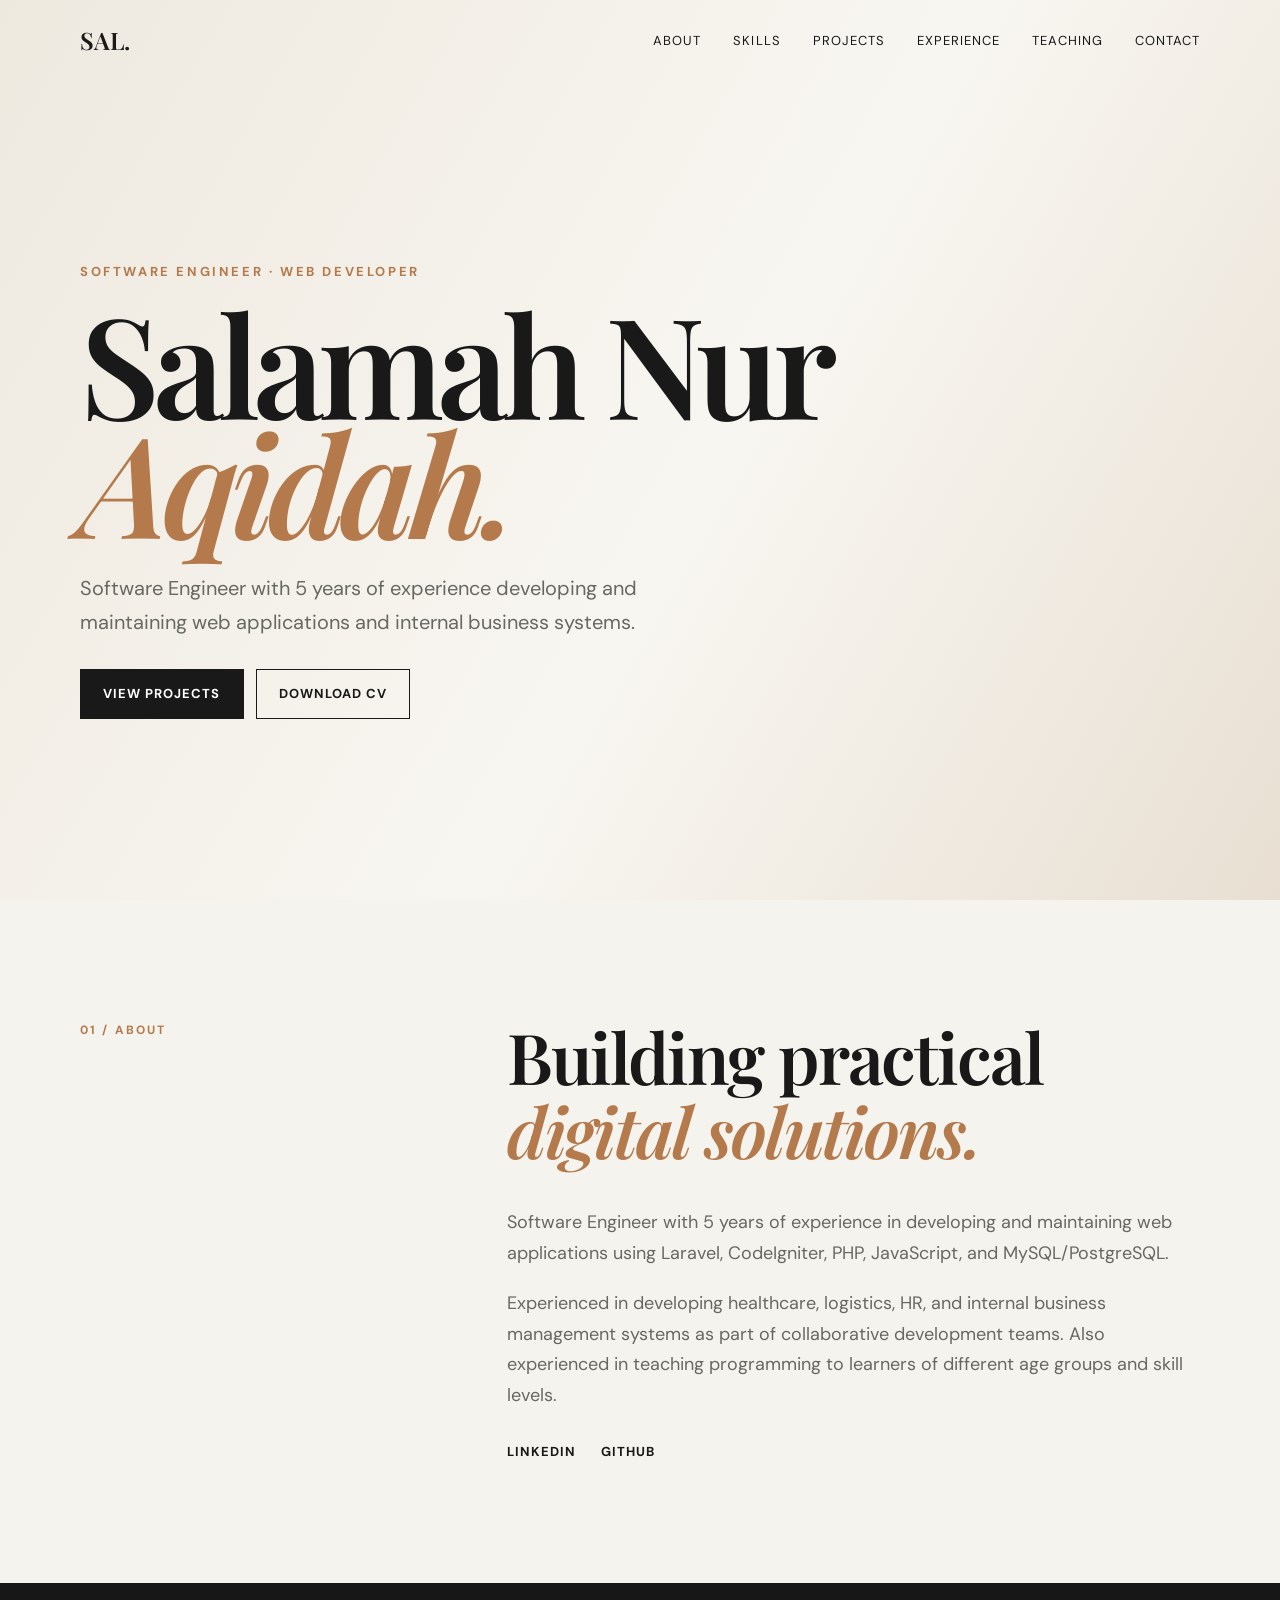
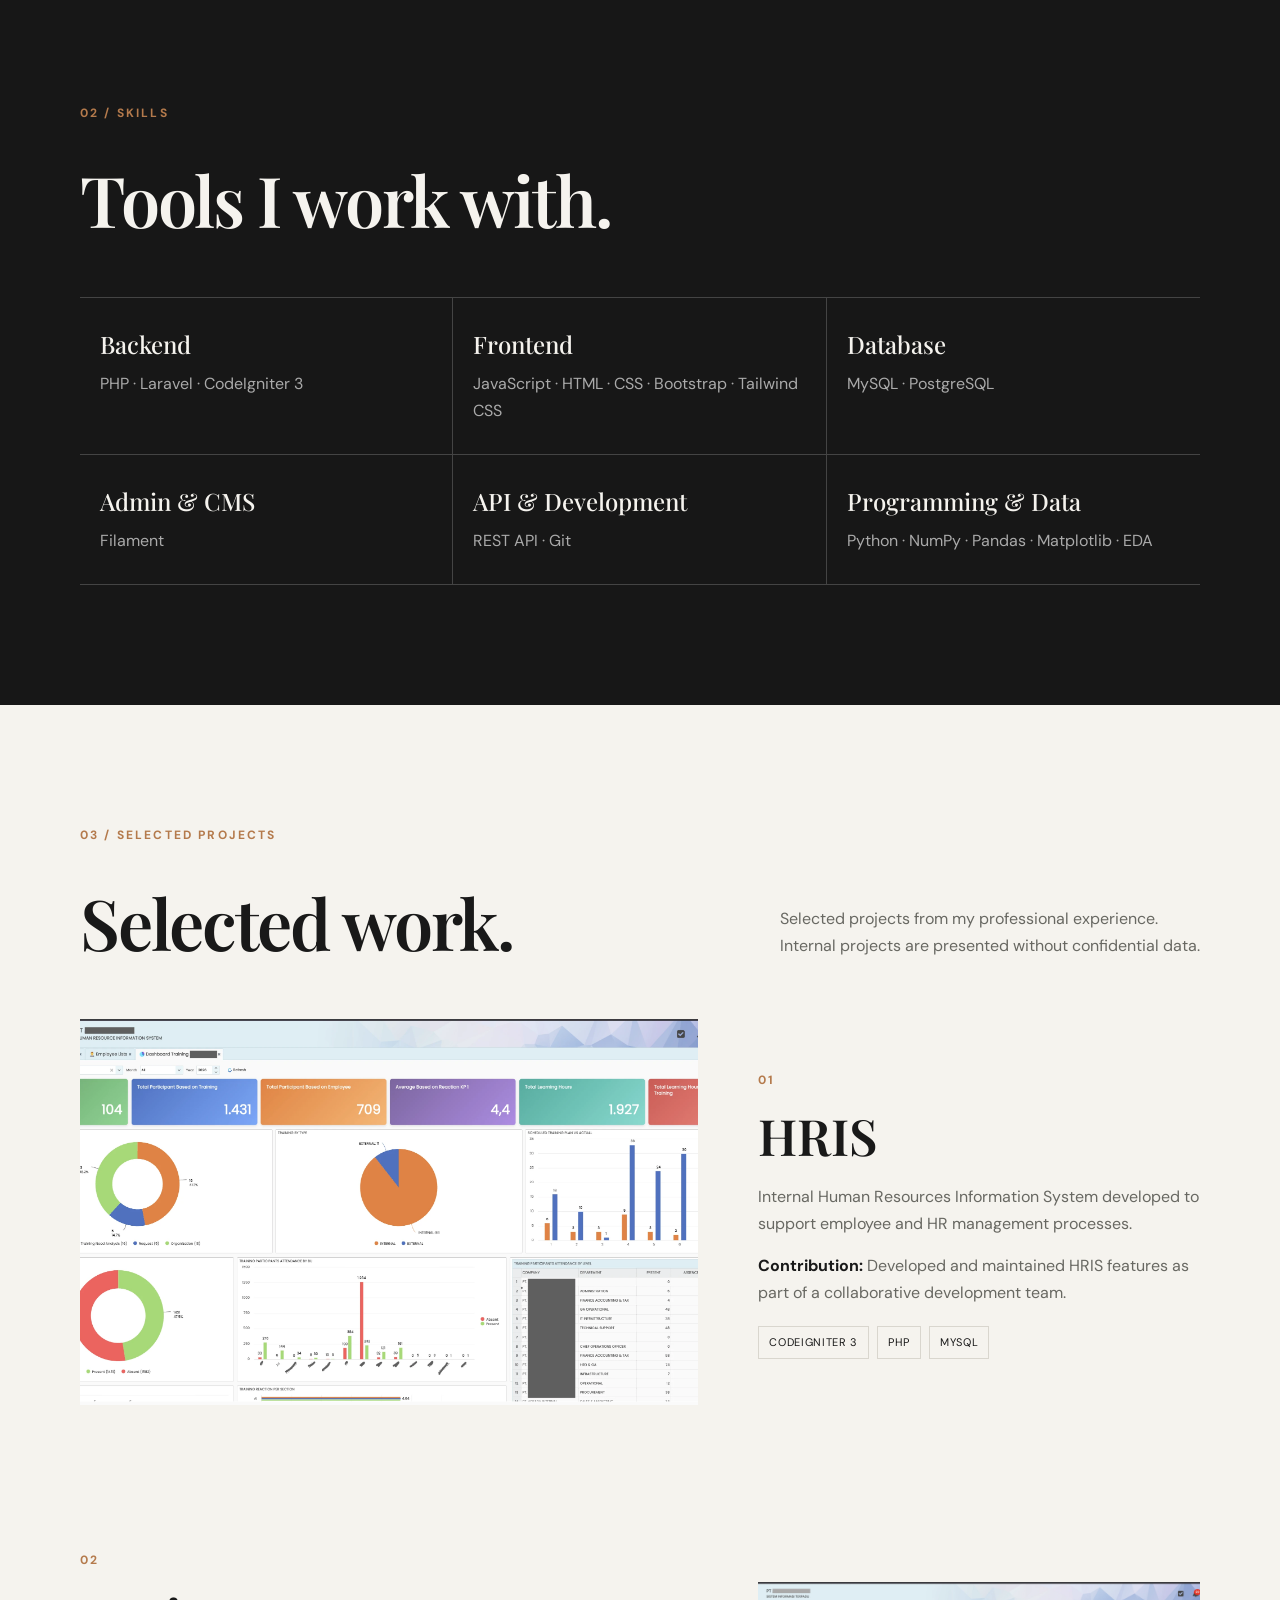
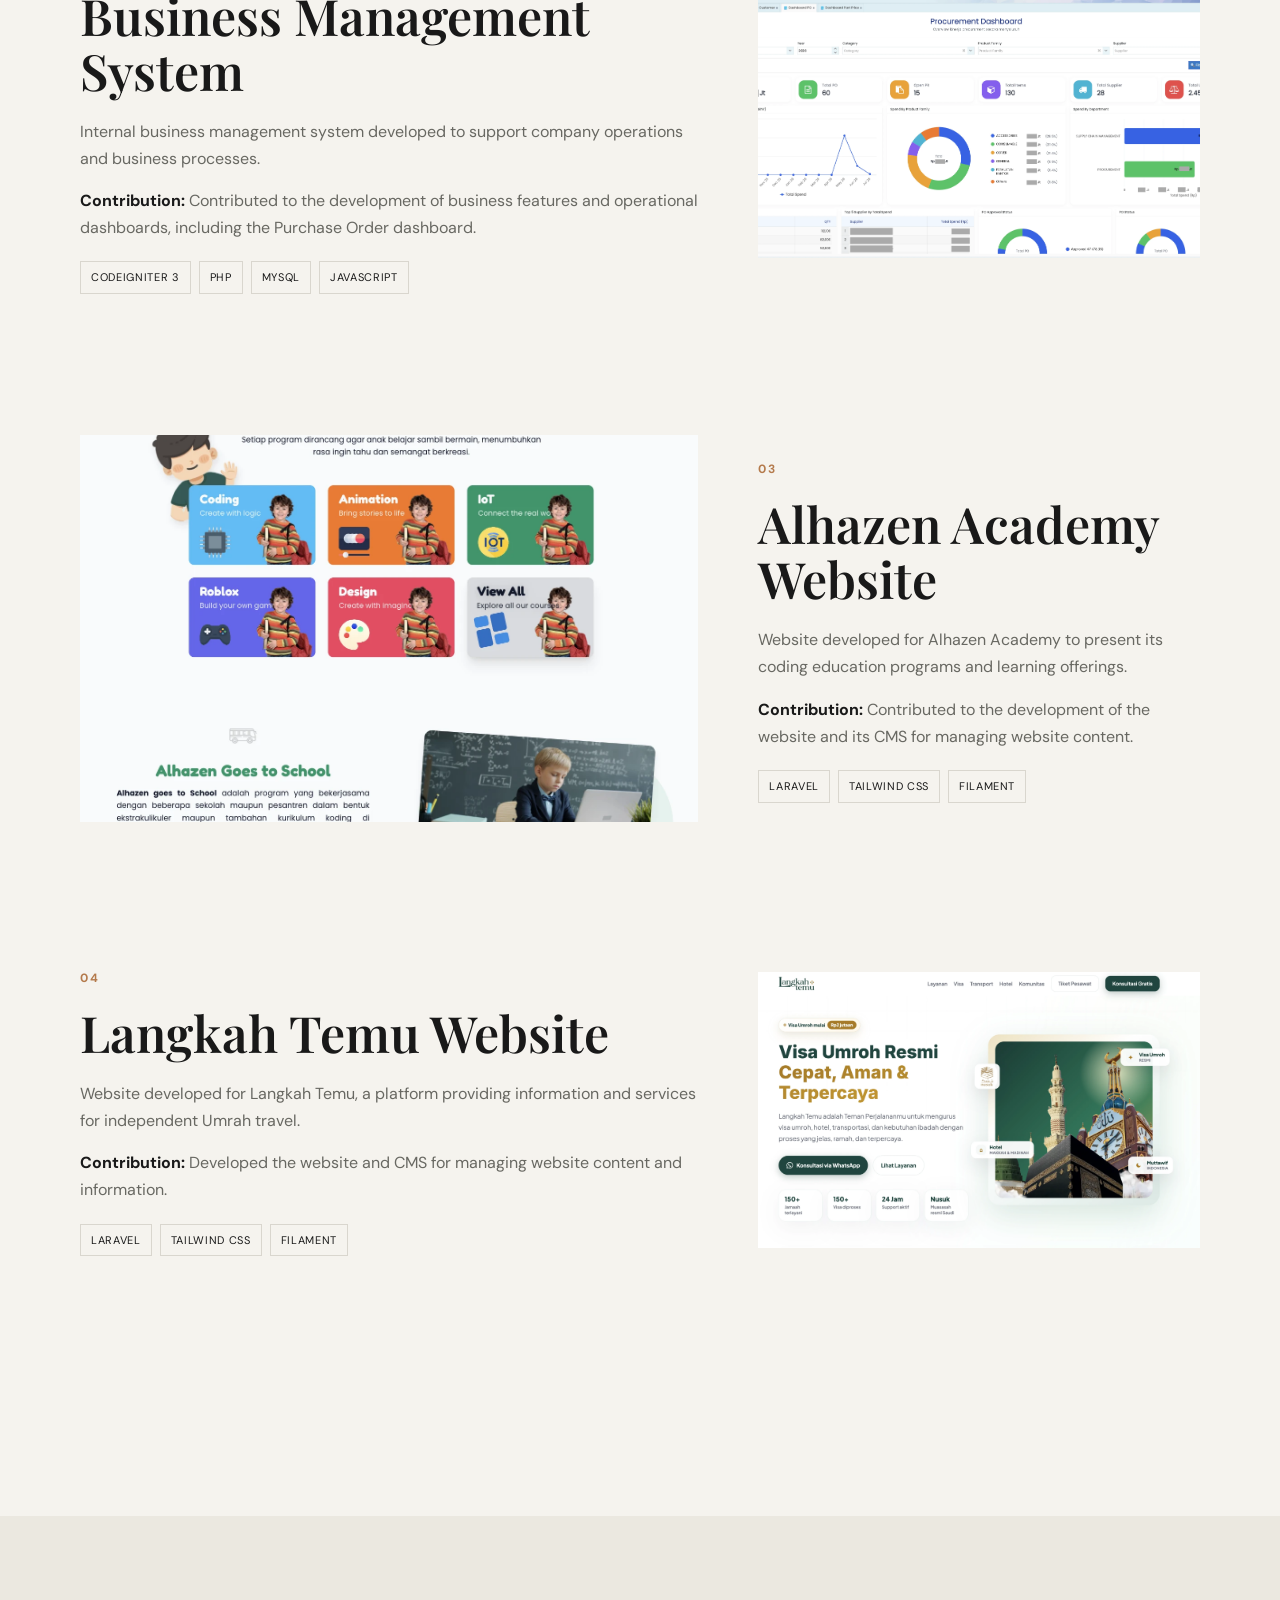
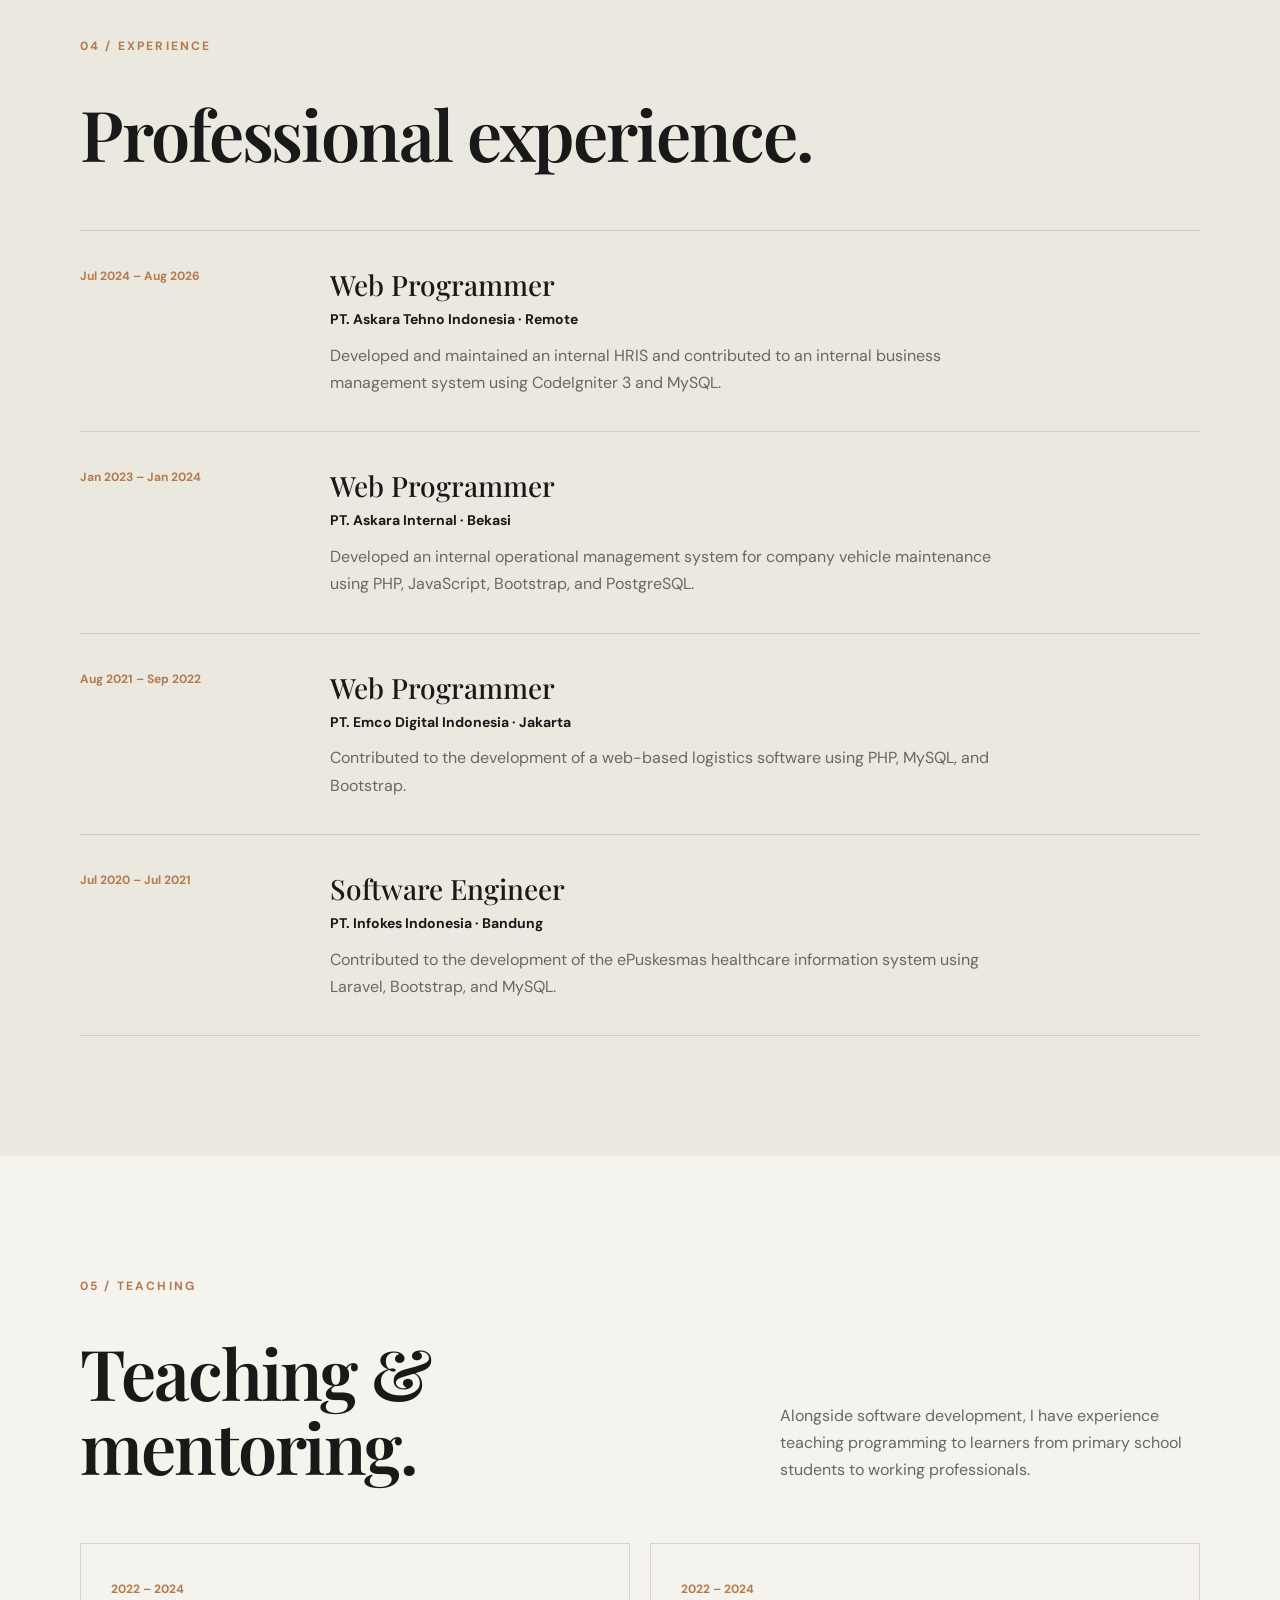
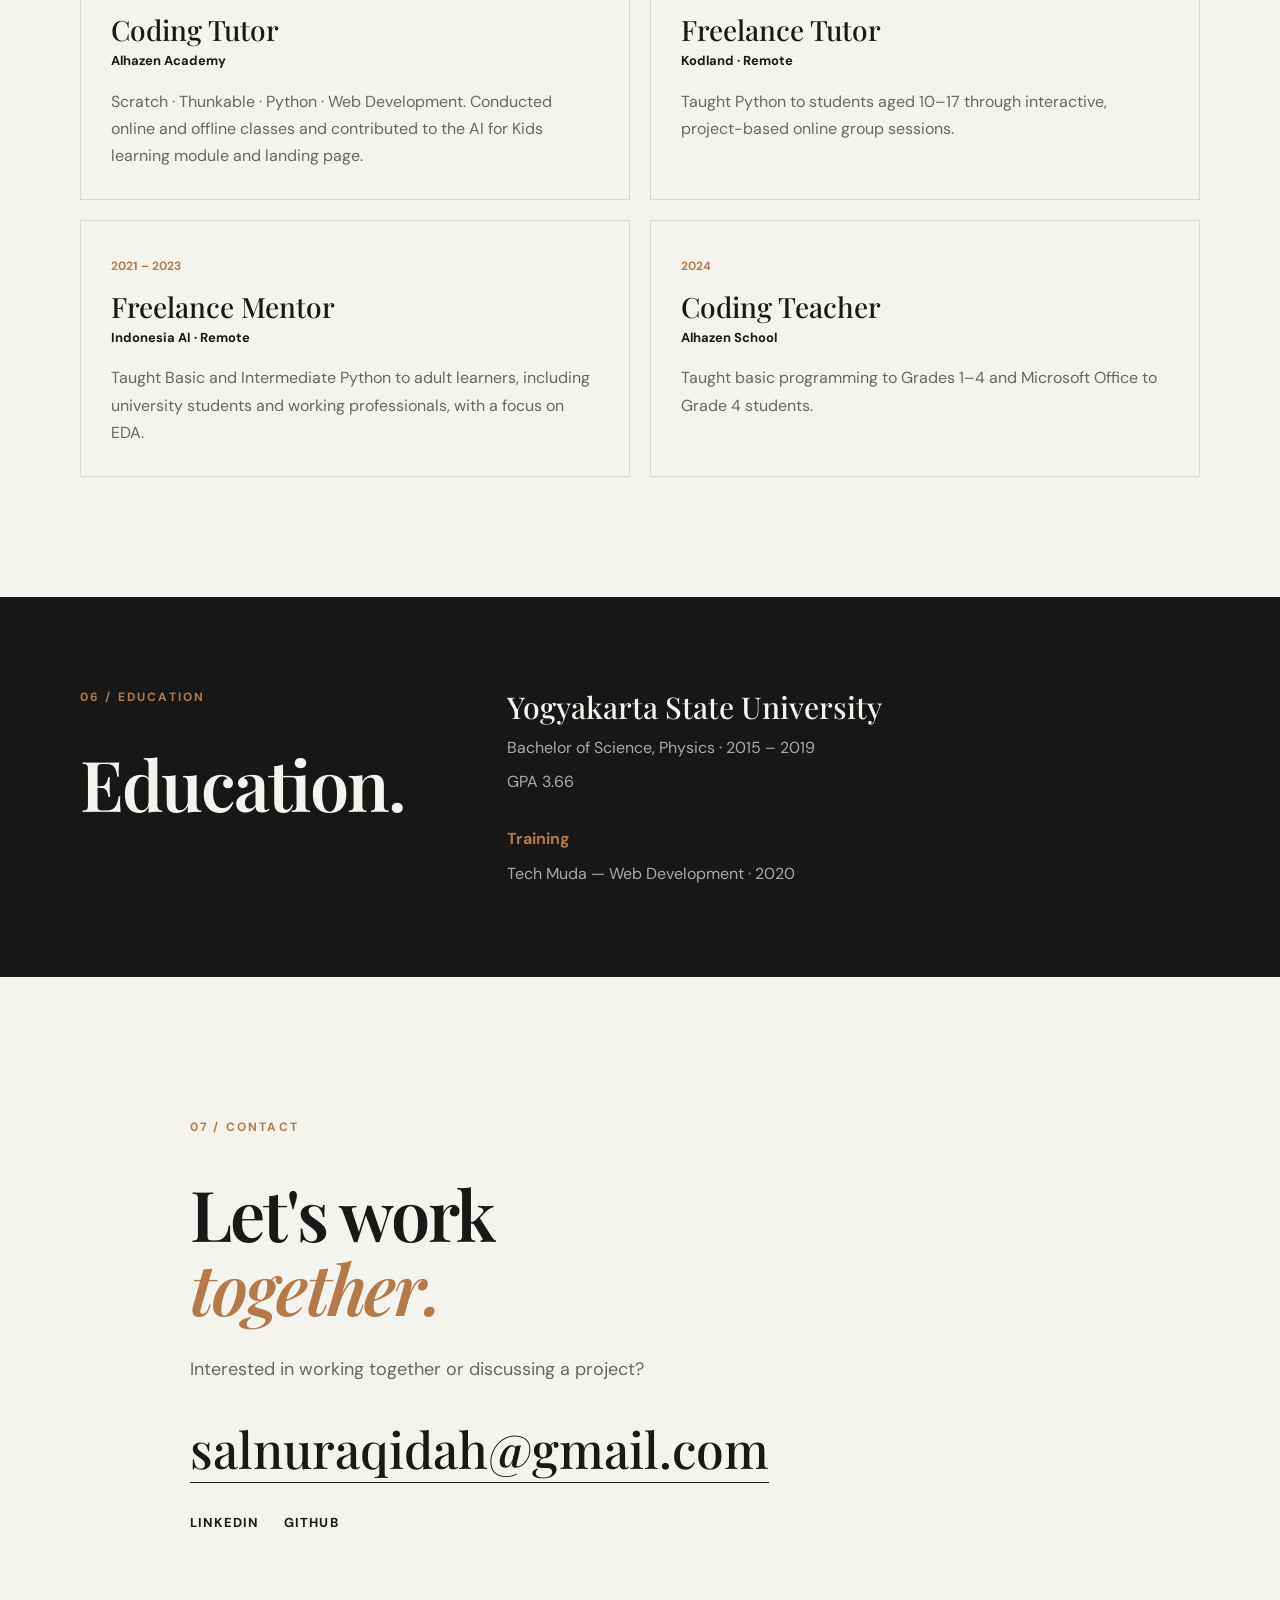
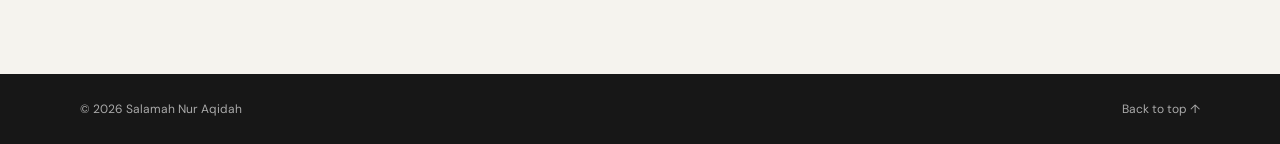
==== commit 011fb741: "update cv" ====
--- a/index.html
+++ b/index.html
@@ -32,7 +32,7 @@
       <div class="hero-copy">
         <p class="eyebrow">SOFTWARE ENGINEER · WEB DEVELOPER</p>
         <h1>Salamah Nur<br><span>Aqidah.</span></h1>
-        <p class="hero-text">Software Engineer with 6 years of experience developing and maintaining web applications
+        <p class="hero-text">Software Engineer with 5 years of experience developing and maintaining web applications
           and internal business systems.</p>
         <div class="hero-actions">
           <a href="#projects" class="btn btn-primary">View Projects</a>
@@ -48,7 +48,7 @@
         <div class="section-label">01 / ABOUT</div>
         <div class="about-content">
           <h2>Building practical<br><span>digital solutions.</span></h2>
-          <p>Software Engineer with 6 years of experience in developing and maintaining web applications using Laravel,
+          <p>Software Engineer with 5 years of experience in developing and maintaining web applications using Laravel,
             CodeIgniter, PHP, JavaScript, and MySQL/PostgreSQL.</p>
           <p>Experienced in developing healthcare, logistics, HR, and internal business management systems as part of
             collaborative development teams. Also experienced in teaching programming to learners of different age
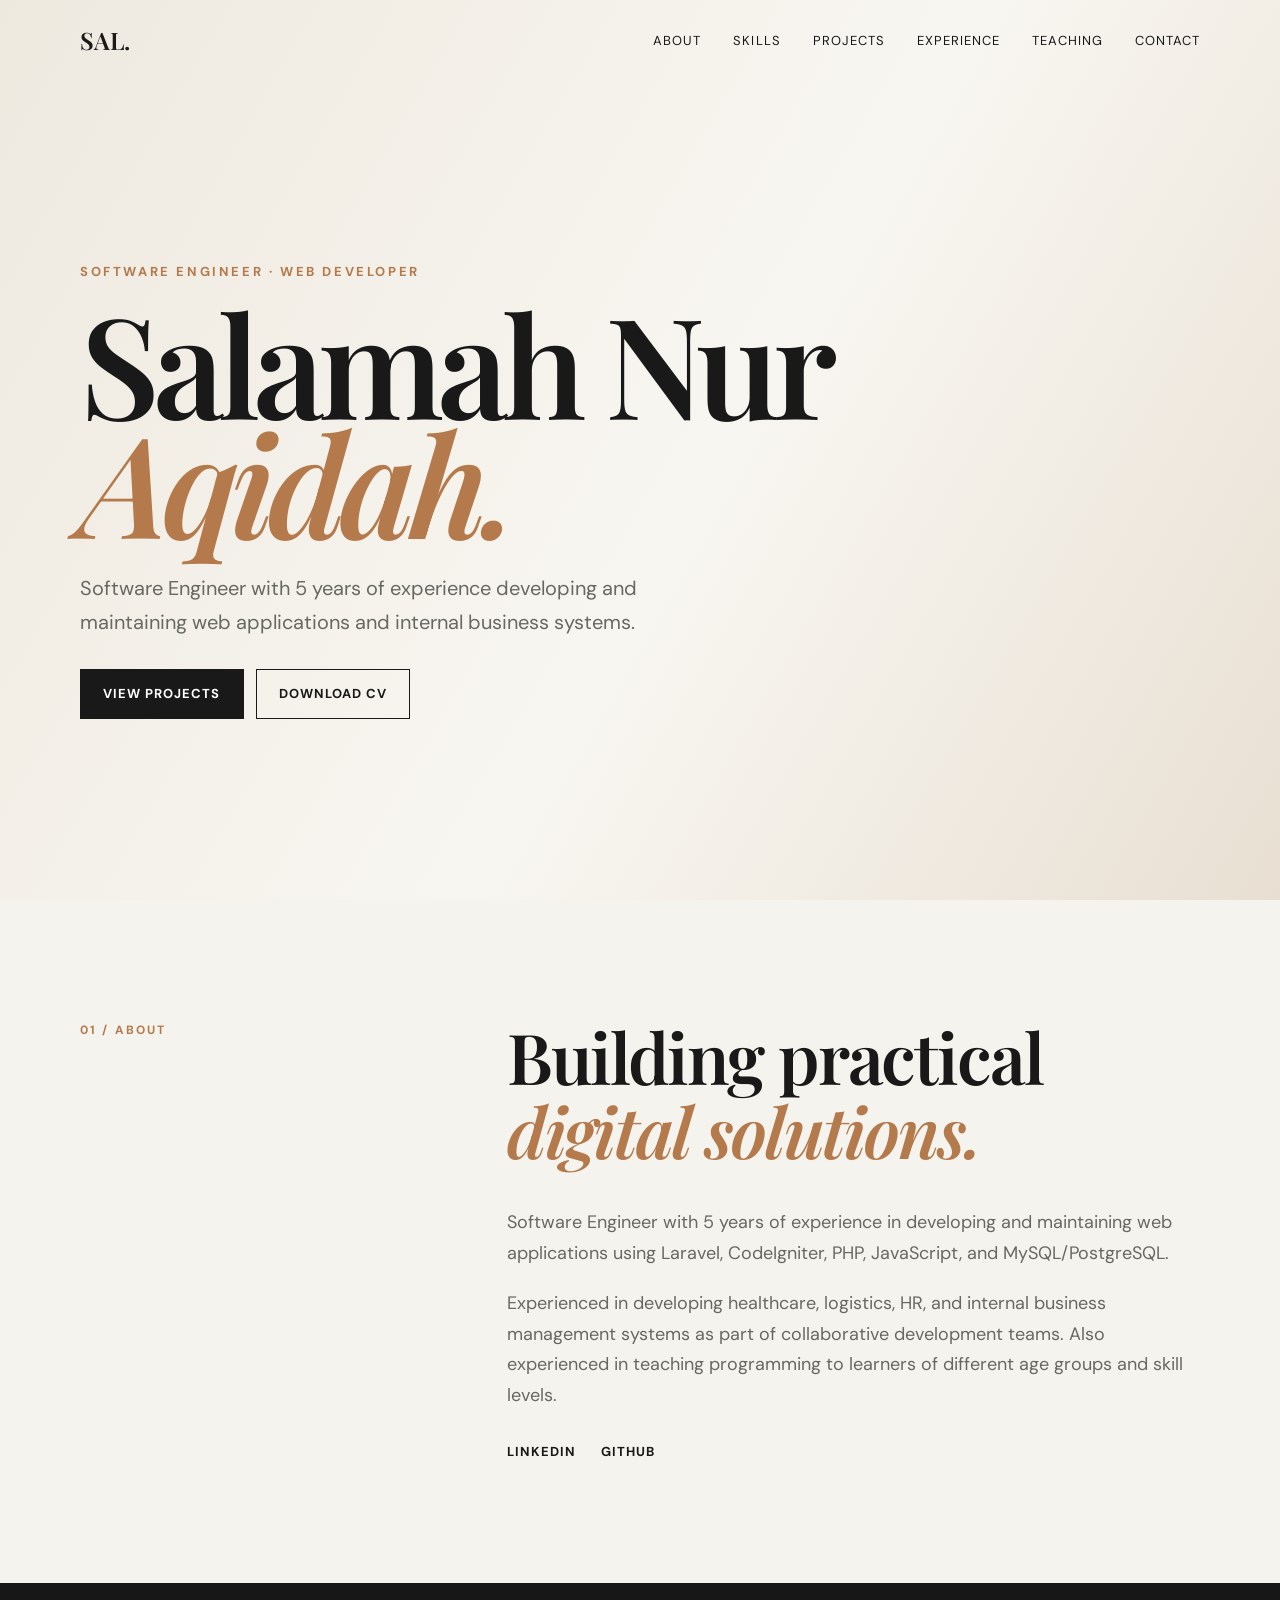
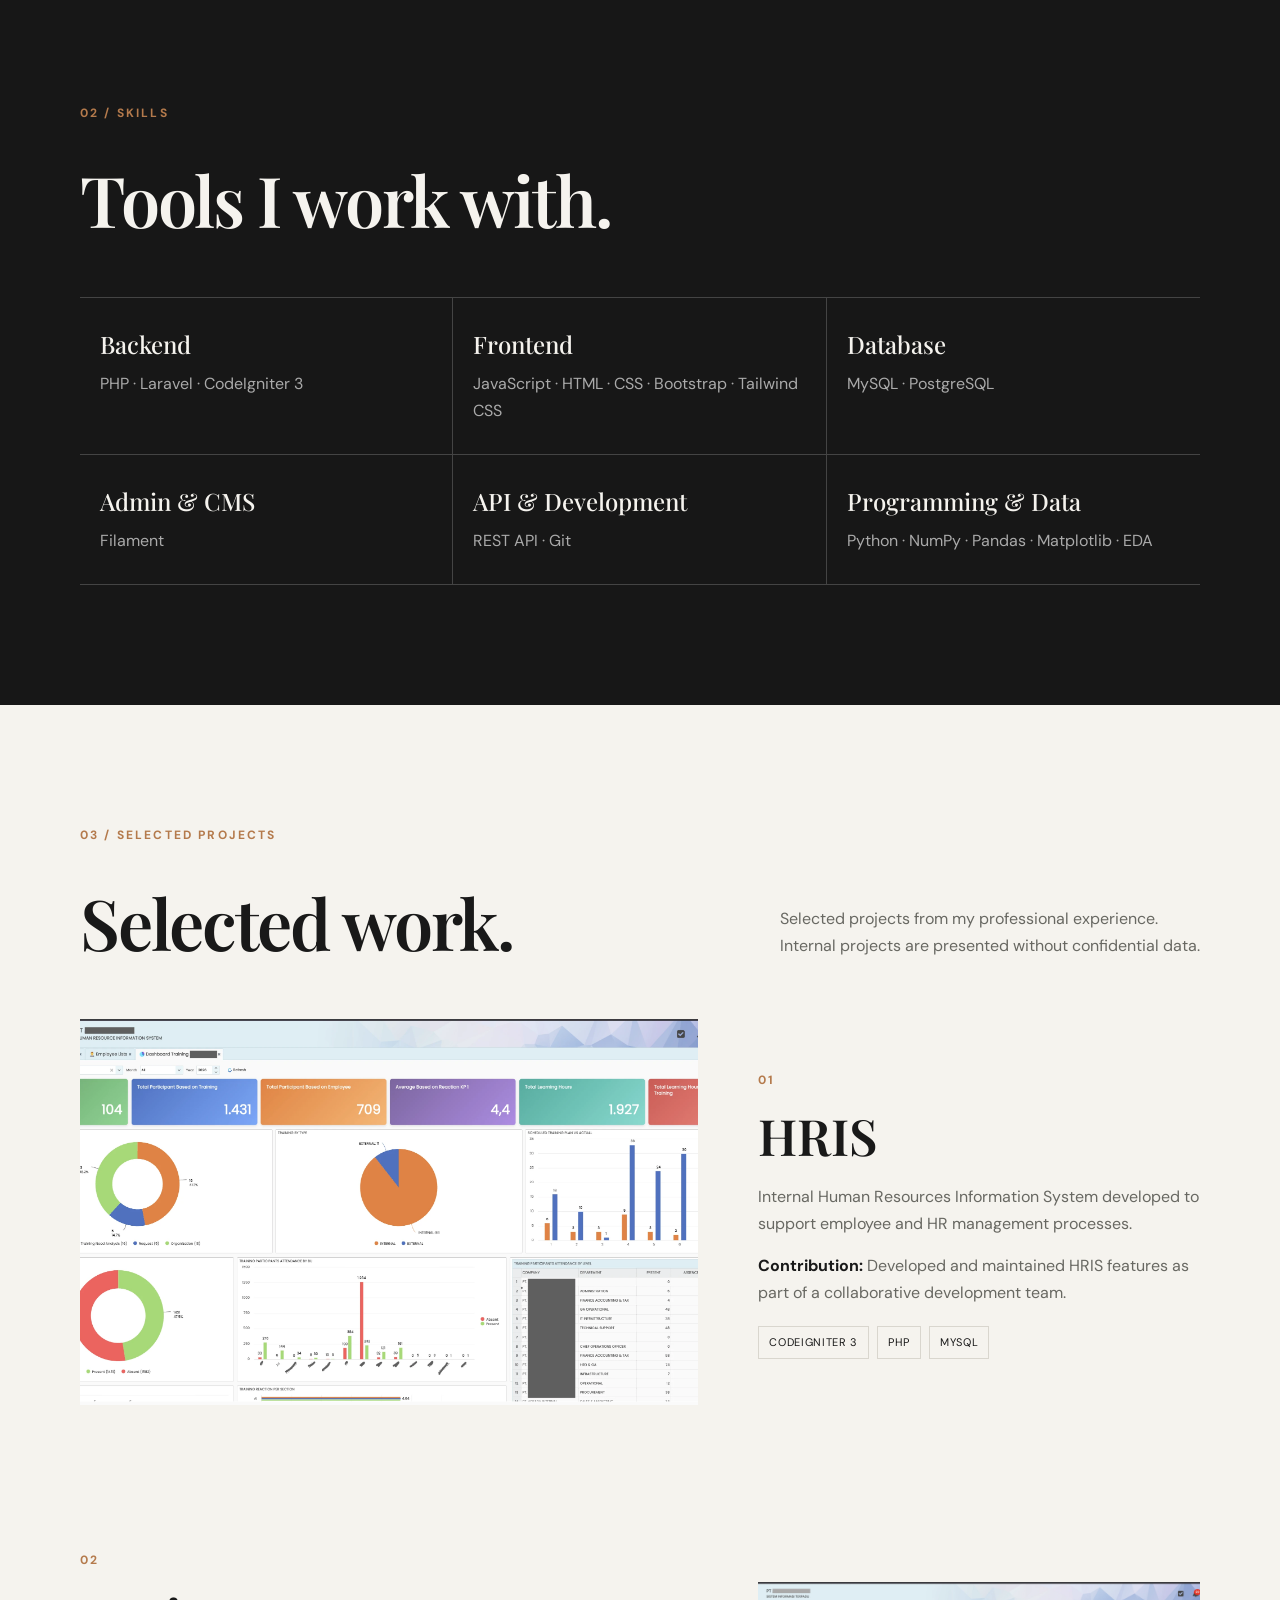
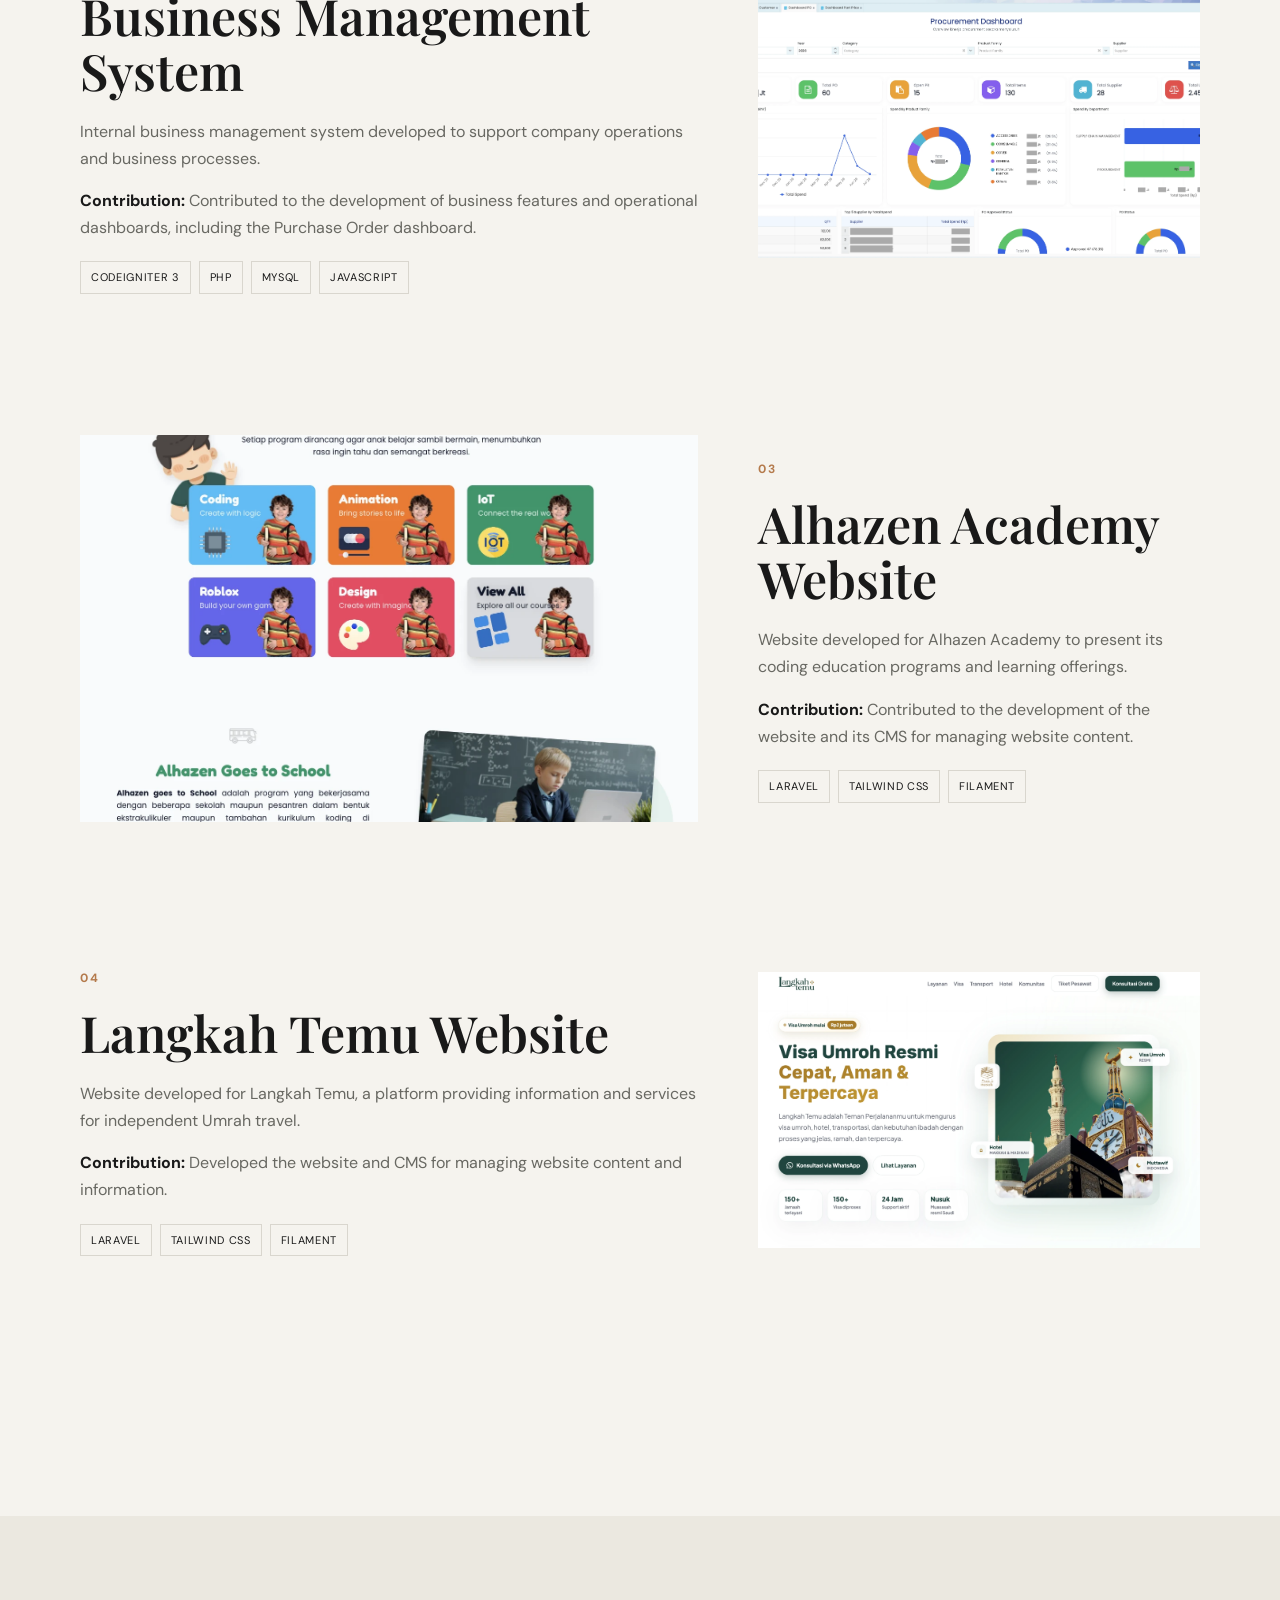
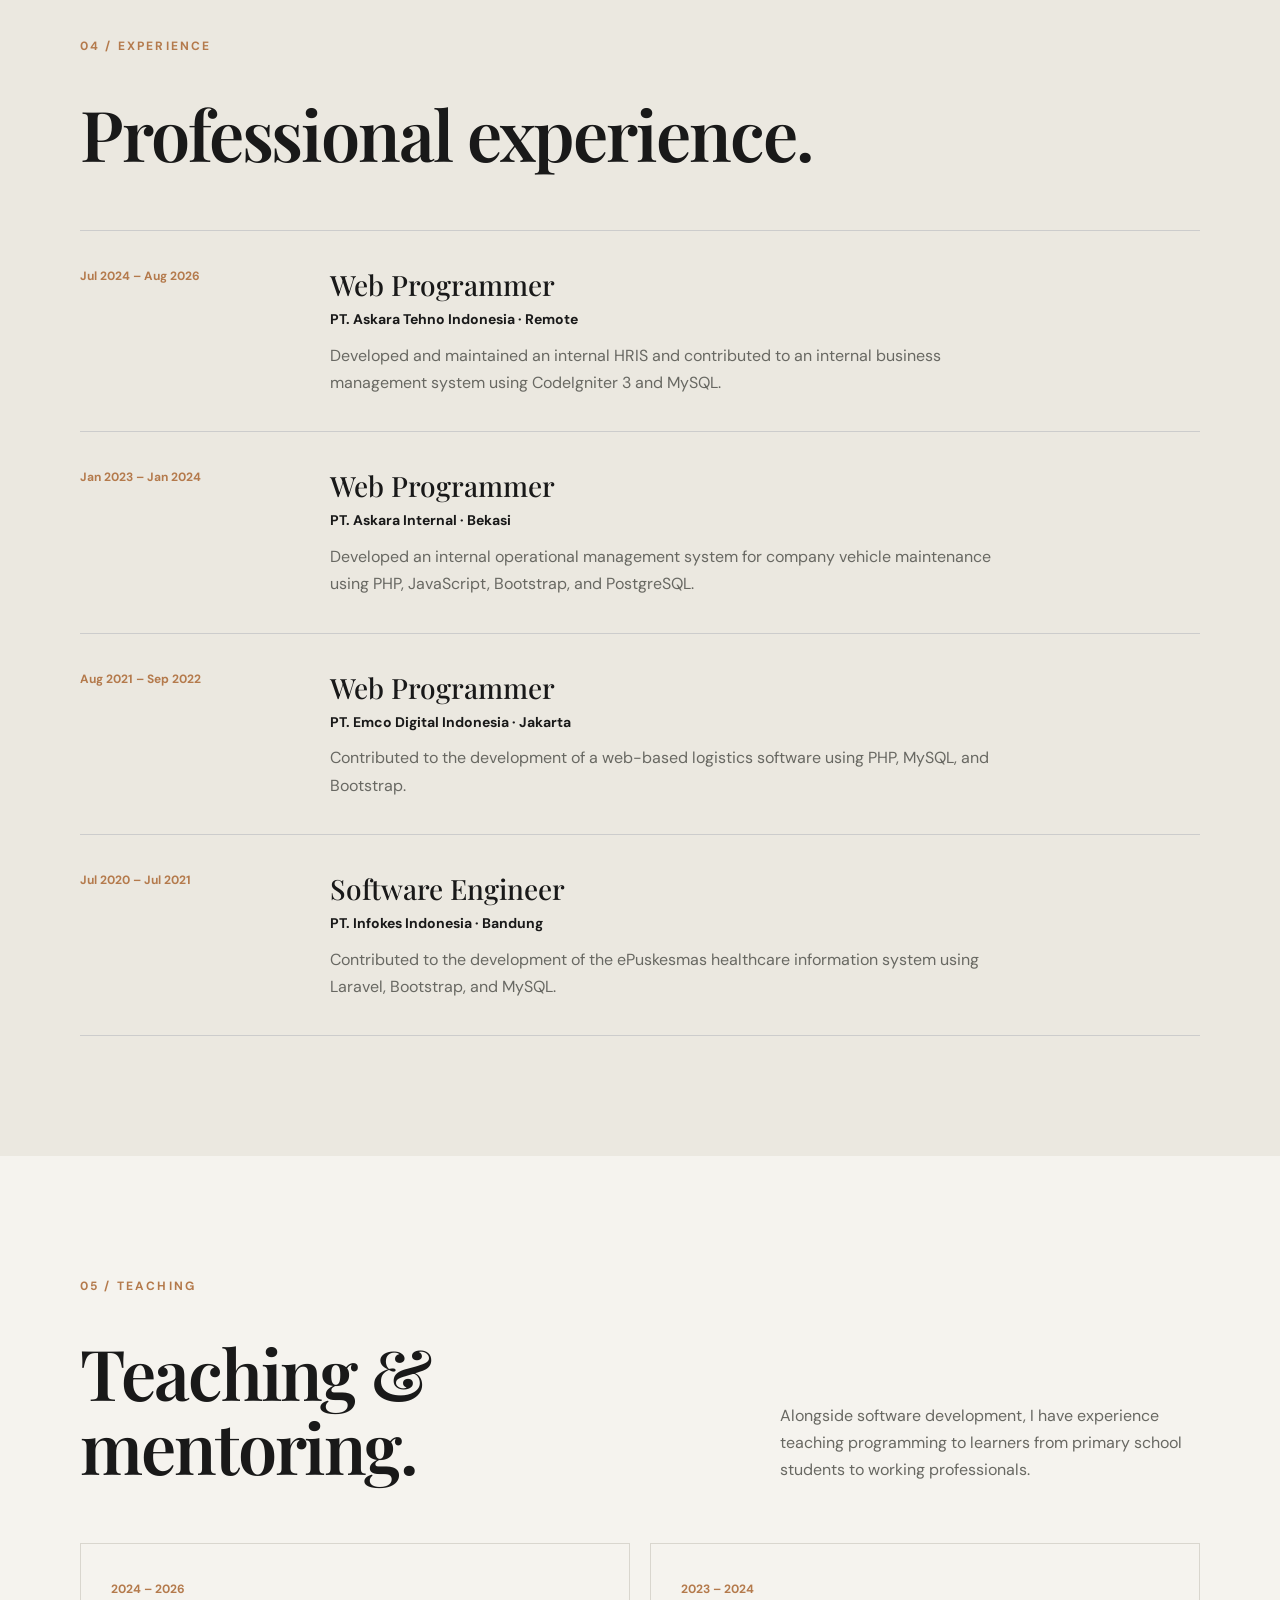
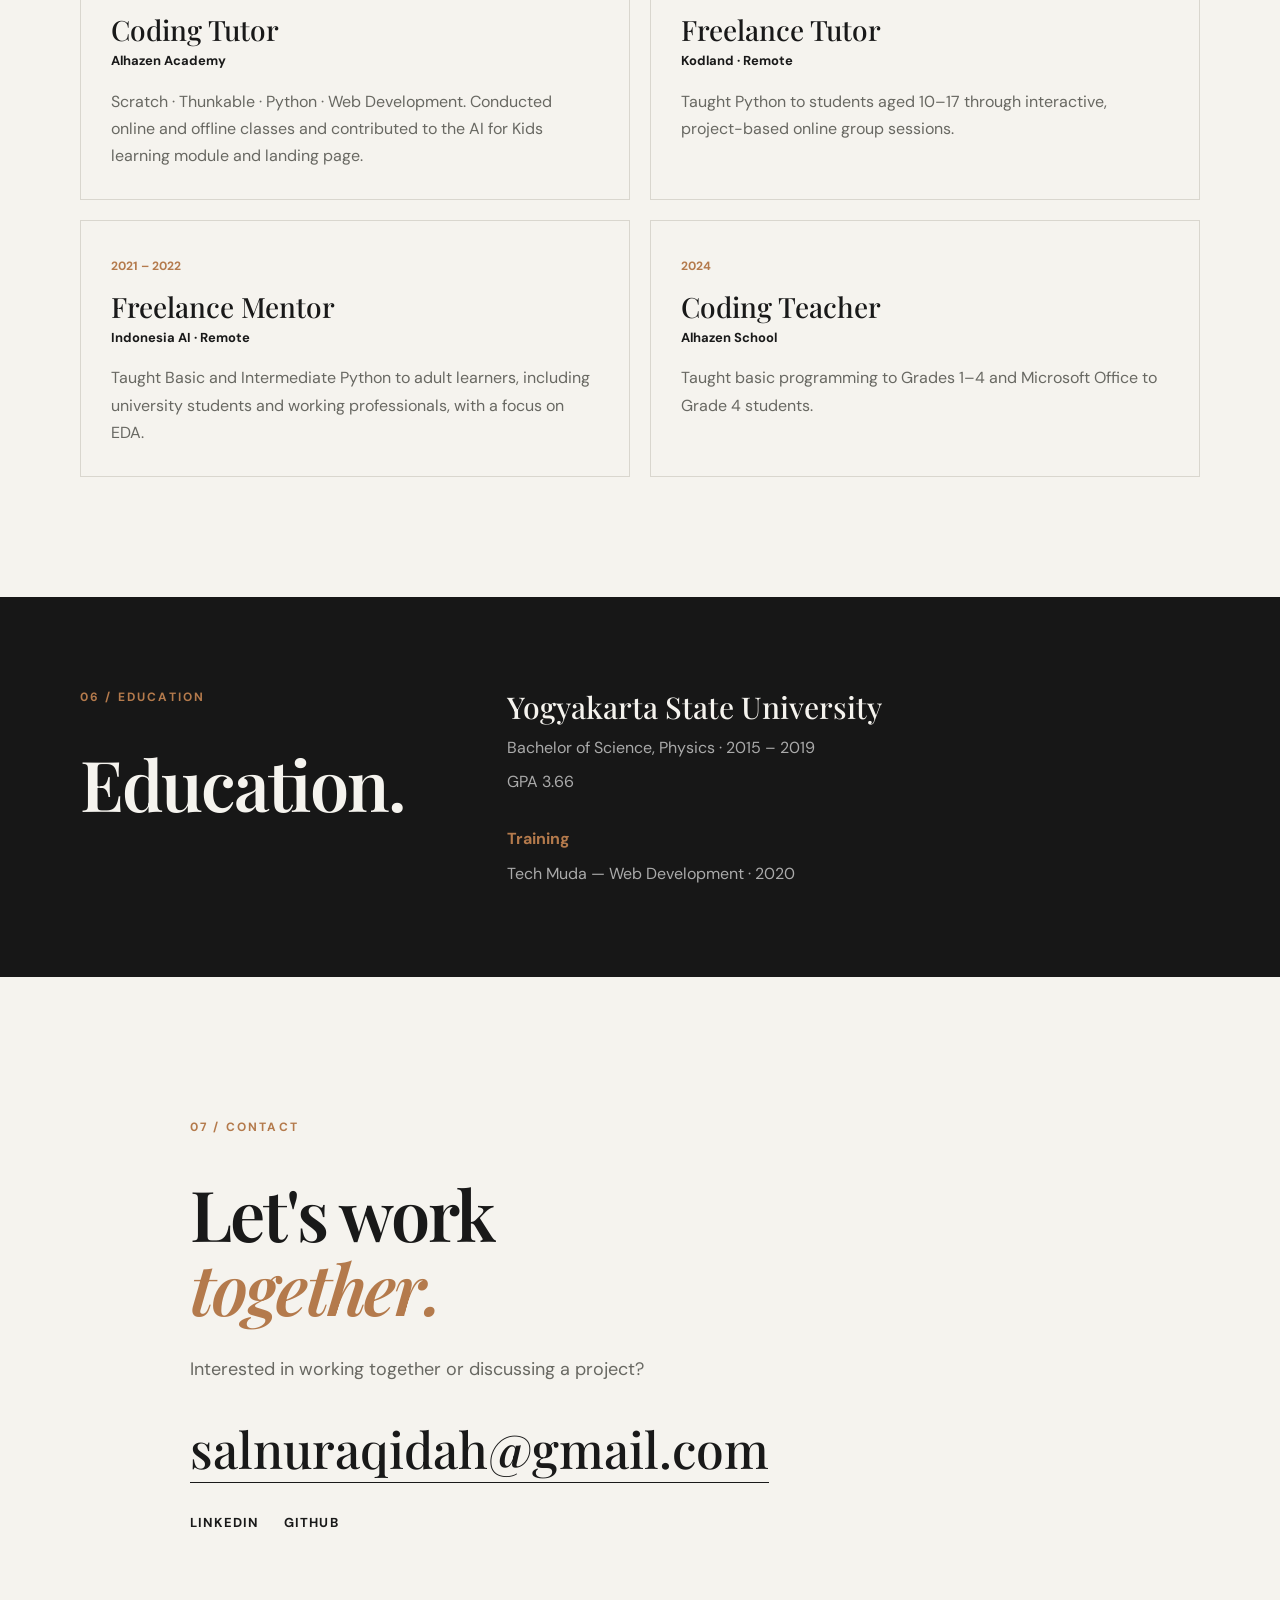
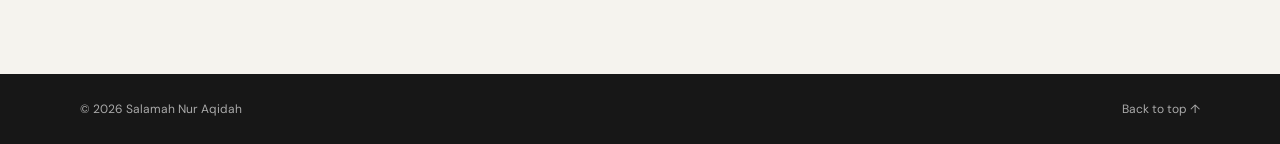
==== commit c76deed5: "Update teaching experience dates in index.html" ====
--- a/index.html
+++ b/index.html
@@ -266,18 +266,18 @@
             students to working professionals.</p>
         </div>
         <div class="teaching-grid">
-          <article><span>2022 – 2024</span>
+          <article><span>2024 – 2026</span>
             <h3>Coding Tutor</h3>
             <h4>Alhazen Academy</h4>
             <p>Scratch · Thunkable · Python · Web Development. Conducted online and offline classes and contributed to
               the AI for Kids learning module and landing page.</p>
           </article>
-          <article><span>2022 – 2024</span>
+          <article><span>2023 – 2024</span>
             <h3>Freelance Tutor</h3>
             <h4>Kodland · Remote</h4>
             <p>Taught Python to students aged 10–17 through interactive, project-based online group sessions.</p>
           </article>
-          <article><span>2021 – 2023</span>
+          <article><span>2021 – 2022</span>
             <h3>Freelance Mentor</h3>
             <h4>Indonesia AI · Remote</h4>
             <p>Taught Basic and Intermediate Python to adult learners, including university students and working
@@ -328,4 +328,4 @@
   <script src="main.js"></script>
 </body>
 
-</html>+</html>
